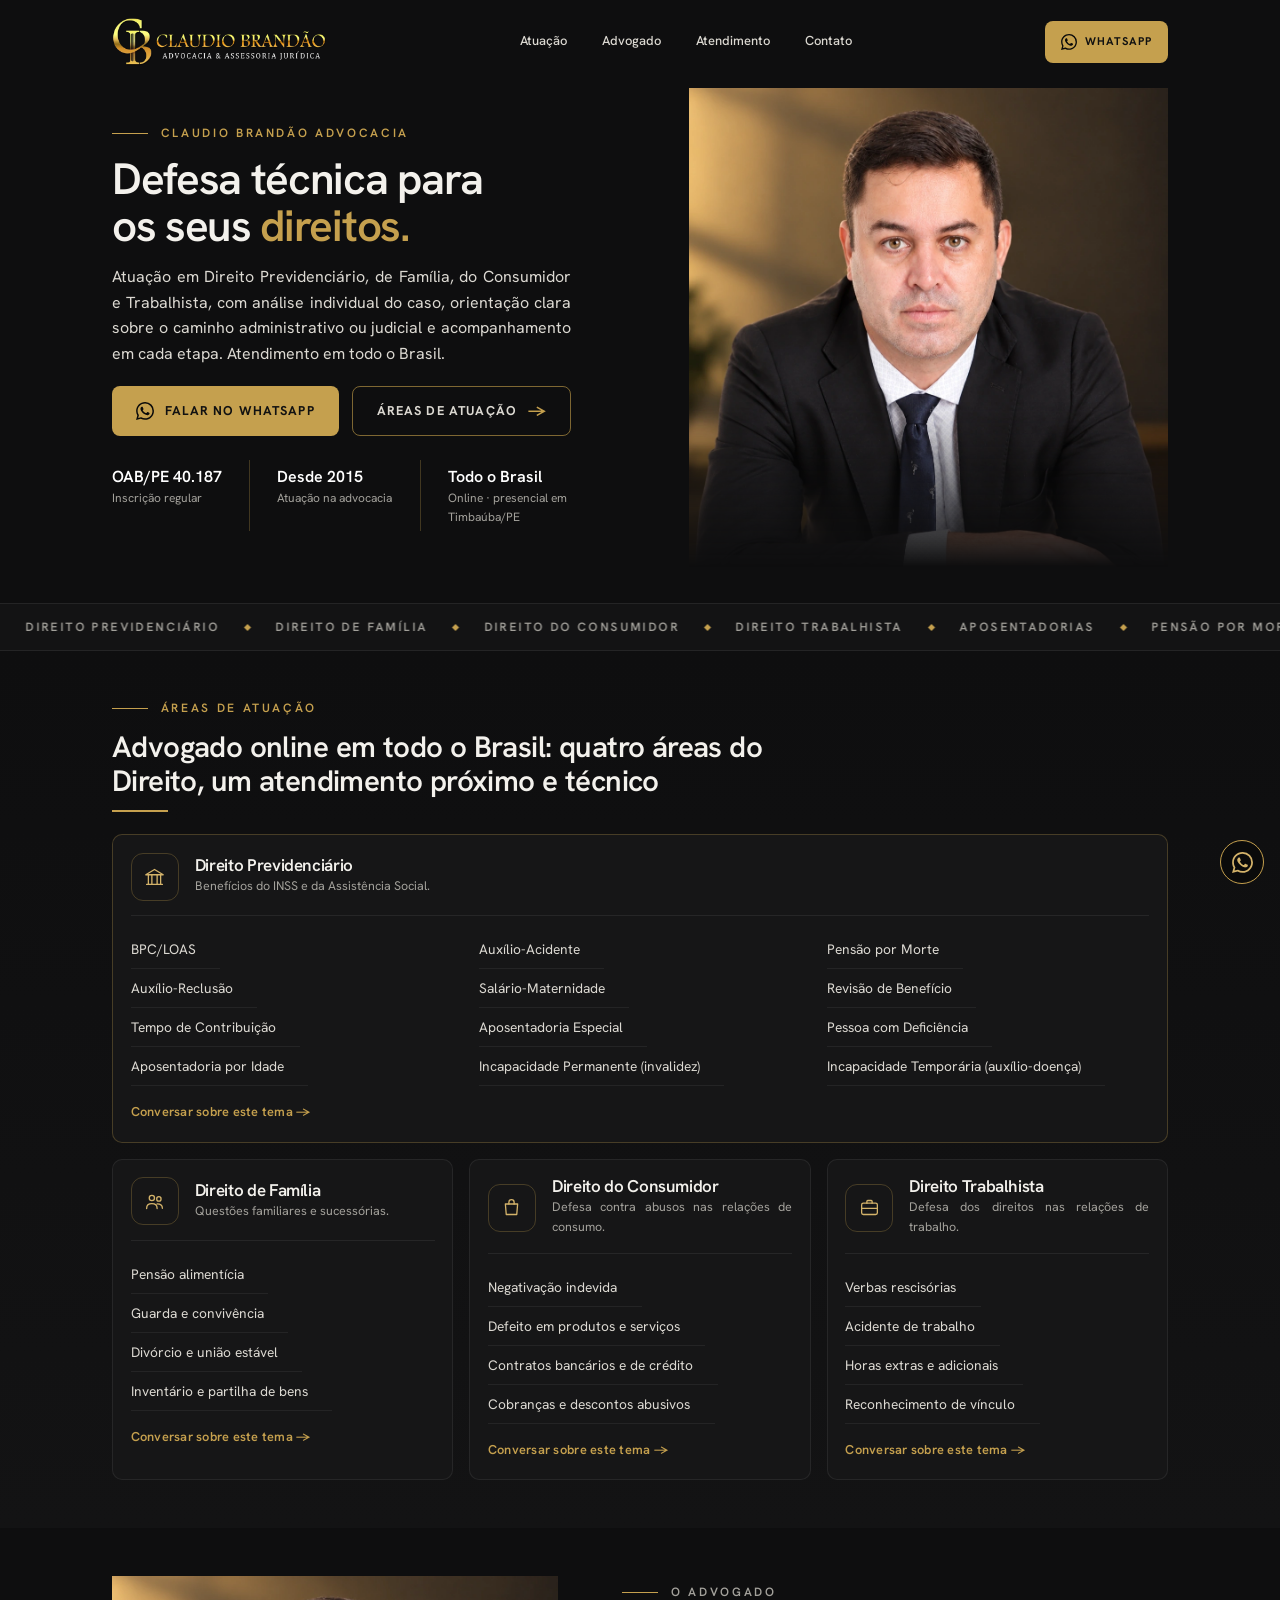
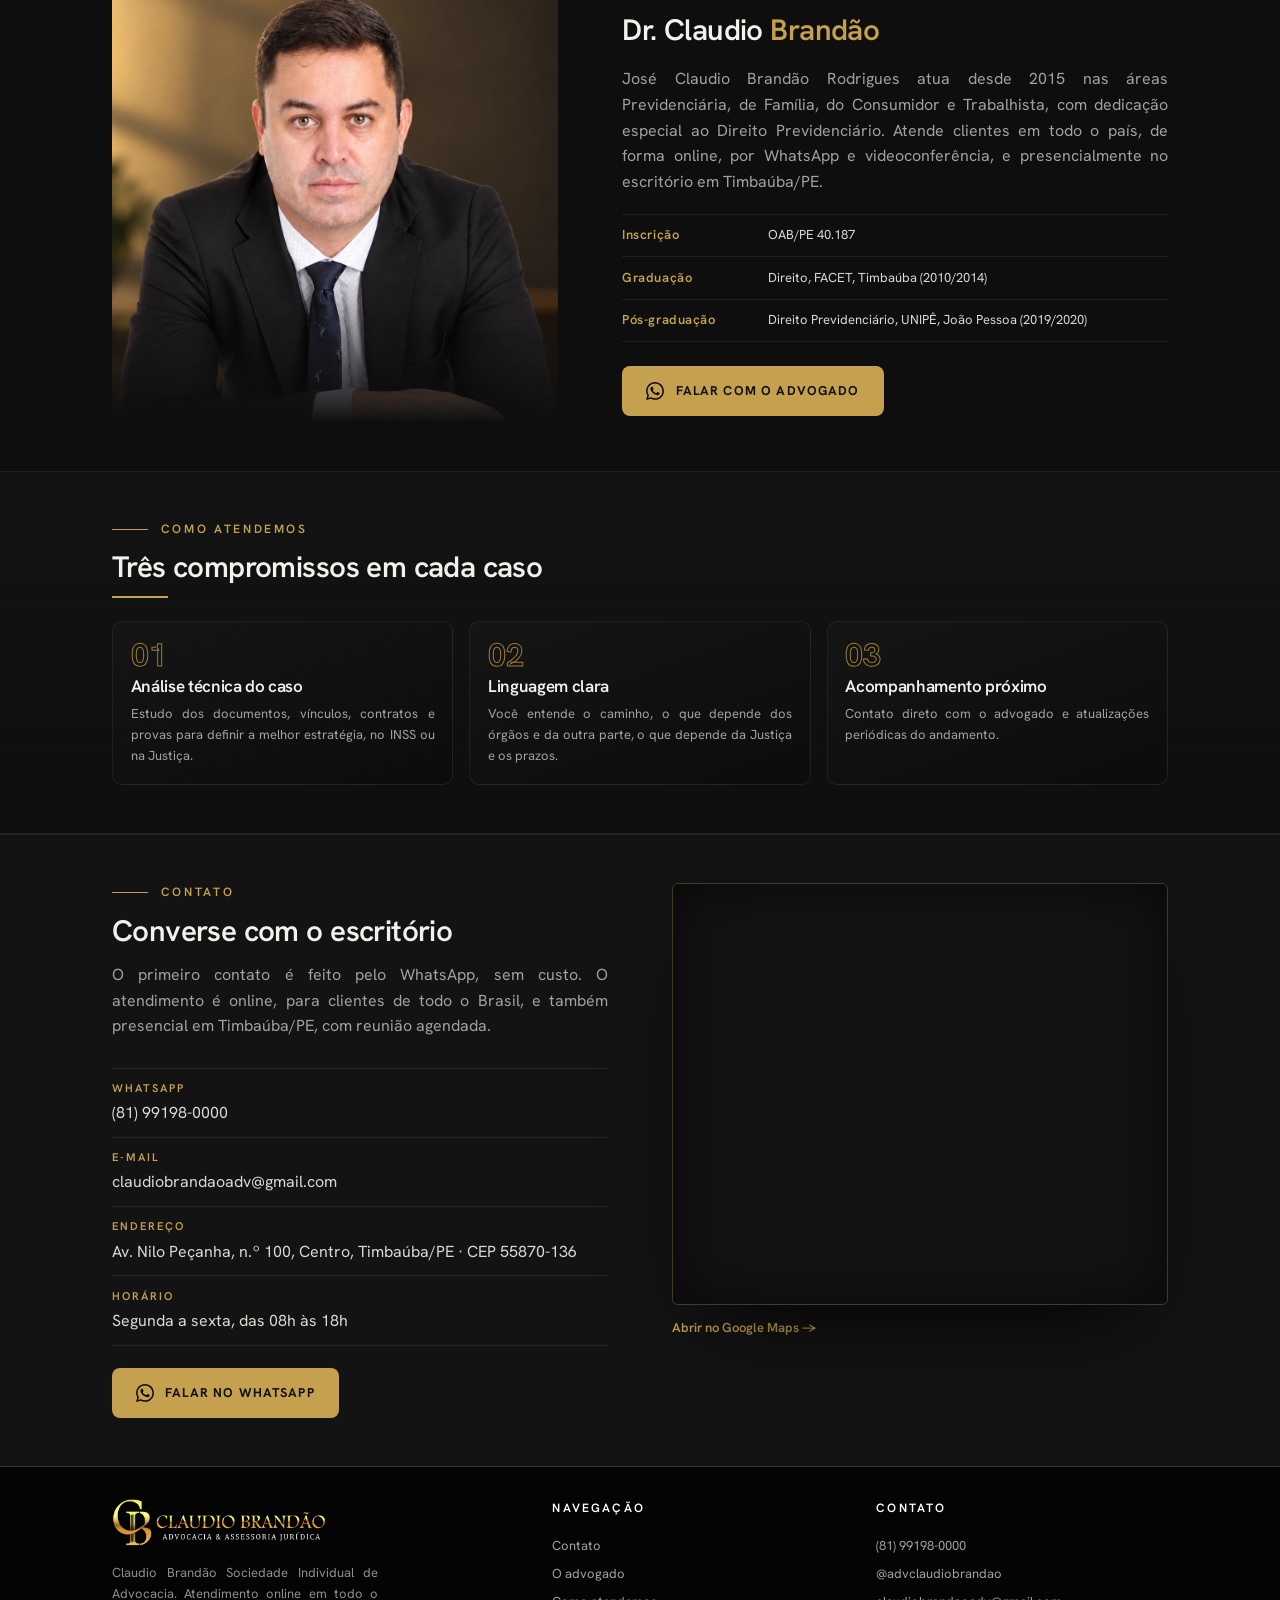
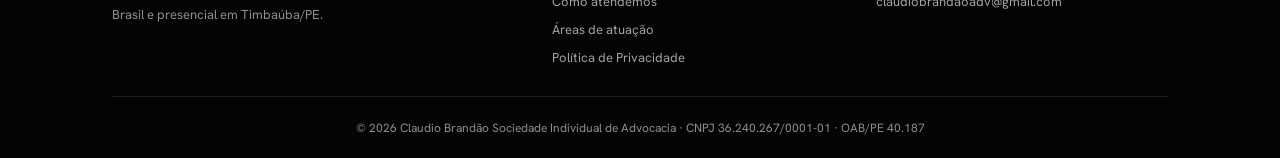
==== index.html @ ac2d6ec4 "Add files via upload" ====
<!DOCTYPE html>
<html lang="pt-BR">
<head>
<meta charset="UTF-8">
<meta name="viewport" content="width=device-width, initial-scale=1, viewport-fit=cover">
<!-- Segurança: a CSP é enviada pelo servidor (.htaccess ou _headers). Se alterar script inline, recalcule o hash lá. -->
<meta name="referrer" content="strict-origin-when-cross-origin">
<meta name="format-detection" content="telephone=no">
<meta name="description" content="Claudio Brandão Advocacia">
<meta name="robots" content="index, follow, max-image-preview:large, max-snippet:-1">
<meta name="author" content="Claudio Brandão Advocacia">
<!-- Google Search Console: se verificar por meta tag, descomente e cole o código fornecido
<meta name="google-site-verification" content="COLE_O_CODIGO_AQUI">
-->
<meta name="geo.region" content="BR-PE">
<meta name="geo.placename" content="Timbaúba">
<meta name="theme-color" content="#0e0e0f">
<title>Advogado Online em Todo o Brasil | Previdenciário, Família, Consumidor | Claudio Brandão</title>
<link rel="canonical" href="https://claudiobrandao.adv.br/">
<link rel="sitemap" type="application/xml" href="/sitemap.xml">
<link rel="icon" href="/favicon.ico" sizes="any">
<link rel="icon" type="image/png" sizes="32x32" href="assets/favicon-32.png">
<link rel="icon" type="image/png" sizes="192x192" href="assets/icon-192.png">
<link rel="apple-touch-icon" sizes="180x180" href="assets/apple-touch-icon.png">

<!-- Open Graph (WhatsApp, Facebook, LinkedIn) -->
<meta property="og:type" content="website">
<meta property="og:locale" content="pt_BR">
<meta property="og:site_name" content="Claudio Brandão Advocacia">
<meta property="og:title" content="Claudio Brandão Advocacia | Advogado online em todo o Brasil">
<meta property="og:description" content="Direito Previdenciário, de Família, do Consumidor e Trabalhista. Atendimento online em todo o Brasil e presencial em Timbaúba/PE.">
<meta property="og:url" content="https://claudiobrandao.adv.br/">
<meta property="og:image" content="https://claudiobrandao.adv.br/assets/og-image.jpg">
<meta property="og:image:width" content="1200">
<meta property="og:image:height" content="630">
<meta property="og:image:alt" content="Claudio Brandão Advocacia, advogado online em todo o Brasil">
<meta name="twitter:card" content="summary_large_image">
<meta name="twitter:title" content="Claudio Brandão Advocacia | Advogado online em todo o Brasil">
<meta name="twitter:description" content="Direito Previdenciário, de Família, do Consumidor e Trabalhista. Atendimento online em todo o Brasil e presencial em Timbaúba/PE.">
<meta name="twitter:image" content="https://claudiobrandao.adv.br/assets/og-image.jpg">

<!-- Dados estruturados -->
<script type="application/ld+json">
{
  "@context": "https://schema.org",
  "@graph": [
    {
      "@type": ["LegalService", "LocalBusiness"],
      "@id": "https://claudiobrandao.adv.br/#escritorio",
      "name": "Claudio Brandão Advocacia",
      "legalName": "Claudio Brandão Sociedade Individual de Advocacia",
      "url": "https://claudiobrandao.adv.br/",
      "image": "https://claudiobrandao.adv.br/assets/og-image.jpg",
      "logo": "https://claudiobrandao.adv.br/assets/logo01.png",
      "description": "Advocacia com atendimento online em todo o Brasil e presencial em Timbaúba/PE, atuando em Direito Previdenciário, de Família, do Consumidor e Trabalhista.",
      "telephone": "+55-81-99198-0000",
      "email": "claudiobrandaoadv@gmail.com",
      "address": {
        "@type": "PostalAddress",
        "streetAddress": "Av. Nilo Peçanha, 100, Centro",
        "addressLocality": "Timbaúba",
        "addressRegion": "PE",
        "postalCode": "55870-136",
        "addressCountry": "BR"
      },
      "openingHoursSpecification": {
        "@type": "OpeningHoursSpecification",
        "dayOfWeek": ["Monday", "Tuesday", "Wednesday", "Thursday", "Friday"],
        "opens": "08:00",
        "closes": "18:00"
      },
      "areaServed": [
        {"@type": "City", "name": "Timbaúba"},
        {"@type": "AdministrativeArea", "name": "Pernambuco"},
        {"@type": "Country", "name": "Brasil"}
      ],
      "knowsAbout": ["Direito Previdenciário", "Direito de Família", "Direito do Consumidor", "Direito Trabalhista", "BPC/LOAS", "Aposentadoria", "Pensão por morte"],
      "founder": {"@id": "https://claudiobrandao.adv.br/#advogado"},
      "hasMap": "https://www.google.com/maps/search/?api=1&query=Av.+Nilo+Pe%C3%A7anha%2C+100%2C+Timba%C3%BAba%2C+PE",
      "sameAs": ["https://instagram.com/advclaudiobrandao"]
    },
    {
      "@type": "Person",
      "@id": "https://claudiobrandao.adv.br/#advogado",
      "name": "José Claudio Brandão Rodrigues",
      "alternateName": "Dr. Claudio Brandão",
      "jobTitle": "Advogado",
      "identifier": "OAB/PE 40.187",
      "worksFor": {"@id": "https://claudiobrandao.adv.br/#escritorio"},
      "alumniOf": [
        {"@type": "CollegeOrUniversity", "name": "FACET, Timbaúba"},
        {"@type": "CollegeOrUniversity", "name": "UNIPÊ, João Pessoa"}
      ],
      "knowsAbout": ["Direito Previdenciário", "Direito de Família", "Direito do Consumidor", "Direito Trabalhista"]
    },
    {
      "@type": "WebSite",
      "@id": "https://claudiobrandao.adv.br/#site",
      "url": "https://claudiobrandao.adv.br/",
      "name": "Claudio Brandão Advocacia",
      "inLanguage": "pt-BR",
      "publisher": {"@id": "https://claudiobrandao.adv.br/#escritorio"}
    }
  ]
}
</script>
<link rel="preload" as="image" href="assets/foto-claudio.webp" fetchpriority="high">
<link rel="preconnect" href="https://fonts.googleapis.com">
<link rel="preconnect" href="https://fonts.gstatic.com" crossorigin>
<link href="https://fonts.googleapis.com/css2?family=Hanken+Grotesk:wght@400;500;600;700&family=Cormorant+Garamond:wght@500;600&display=swap" rel="stylesheet" media="print" onload="this.media='all'">
<noscript><link href="https://fonts.googleapis.com/css2?family=Hanken+Grotesk:wght@400;500;600;700&family=Cormorant+Garamond:wght@500;600&display=swap" rel="stylesheet"><style>.rv{opacity:1!important;transform:none!important}</style></noscript>
<script>
/* Imagens: tenta caminhos alternativos (sem repetir o atual); se nenhum funcionar, mostra um substituto discreto */
(()=>{
const P=['assets/','','imagens/','images/','img/','../assets/','../'];
addEventListener('error',e=>{
  const im=e.target;
  if(!im||im.tagName!=='IMG'||!im.getAttribute('src'))return;
  const d=im.dataset,cur=im.getAttribute('src'),n=d.n||cur.split('/').pop();
  d.n=n;let i=+(d.i||0);
  while(i<P.length&&P[i]+n===cur)i++;
  if(i<P.length){d.i=i+1;im.src=P[i]+n;return}
  if(im.classList.contains('logo')){const t=document.createElement('span');t.className='logo-fb';t.textContent=im.alt;im.replaceWith(t)}
  else{im.hidden=true}
},true);
})();
</script>
<style>
:root{
  --bg:#070707;--bg2:#0d0d0d;--card:#111;
  --line:rgba(255,255,255,.09);--line-g:rgba(201,162,74,.35);
  --txt:#fff;--soft:#e4e3df;--mut:#b4b4b4;
  --gold:#c9a24a;--gold-l:#e8c76f;--gold-d:#8f6f22;
  --gold-grad:linear-gradient(135deg,#ecd08a 0%,#c9a24a 48%,#a07c2a 100%);
  --font:'Hanken Grotesk',system-ui,sans-serif;--serif:'Cormorant Garamond',Georgia,serif;
  --h1:clamp(2.3rem,4.8vw,3.6rem);--h2:clamp(1.7rem,3vw,2.35rem);--h3:1.0625rem;--body:.9375rem;--sm:.8125rem;
  --sec:clamp(4rem,8vw,6.5rem);--ease:cubic-bezier(.22,.8,.24,1)
}
*{box-sizing:border-box}
html{scroll-behavior:smooth;overflow-x:hidden}
body{margin:0;background:var(--bg);color:var(--txt);font:400 var(--body)/1.75 var(--font);-webkit-font-smoothing:antialiased}
img{max-width:100%;display:block}a{color:inherit;text-decoration:none}p{margin:0 0 1rem}
::selection{background:var(--gold);color:#000}
.wrap{max-width:1120px;margin:auto;padding-inline:clamp(1.25rem,4vw,2rem);position:relative}
h1,h2,h3{margin:0;font-weight:600;letter-spacing:-.02em;line-height:1.15}
h1{font-size:var(--h1);letter-spacing:-.03em;line-height:1.08}
h2{font-size:var(--h2)}h3{font-size:var(--h3)}
section{padding-block:var(--sec);position:relative}
.gold{background:var(--gold-grad);-webkit-background-clip:text;background-clip:text;color:transparent}

/* grain + progress */
body::after{content:'';position:fixed;inset:0;z-index:100;pointer-events:none;opacity:.055;mix-blend-mode:overlay;background-image:url("data:image/svg+xml,%3Csvg xmlns='http://www.w3.org/2000/svg' width='160' height='160'%3E%3Cfilter id='n'%3E%3CfeTurbulence type='fractalNoise' baseFrequency='.9' numOctaves='2' stitchTiles='stitch'/%3E%3C/filter%3E%3Crect width='100%25' height='100%25' filter='url(%23n)'/%3E%3C/svg%3E")}
#bar{position:fixed;top:0;left:0;height:2px;width:100%;z-index:70;background:var(--gold-grad);transform:scaleX(0);transform-origin:0 50%}

/* typography helpers */
.eyebrow{display:flex;align-items:center;gap:.8rem;color:var(--gold);font-size:.75rem;font-weight:600;letter-spacing:.22em;text-transform:uppercase;margin-bottom:1rem}
.eyebrow::before{content:'';width:36px;height:1px;background:var(--gold)}
.sub{color:var(--mut);max-width:58ch;margin-top:1rem}
.head{max-width:680px;margin-bottom:3rem}
.head h2::after{content:'';display:block;width:56px;height:2px;margin-top:1.3rem;background:var(--gold-grad)}

/* buttons */
.btn{position:relative;overflow:hidden;display:inline-flex;align-items:center;justify-content:center;gap:.65rem;height:52px;padding:0 1.8rem;border-radius:3px;font:600 var(--body)/1 var(--font);letter-spacing:.02em;border:1px solid var(--gold);transition:transform .3s var(--ease),box-shadow .3s,background .3s,color .3s;white-space:nowrap;isolation:isolate}
.btn svg{width:19px;height:19px;fill:currentColor;flex:none}
.btn.p{background:var(--gold-grad);color:#0a0a0a;border-color:transparent;box-shadow:none}
.btn.p:hover{transform:translateY(-3px)}
.btn.o{background:transparent;color:#fff;border-color:rgba(255,255,255,.28)}
.btn.o:hover{border-color:var(--gold);color:var(--gold-l);background:rgba(201,162,74,.08);transform:translateY(-3px)}

/* header */
header{position:fixed;inset:0 0 auto;z-index:60;padding-block:1.1rem;transition:padding .35s,background .35s,border-color .35s;border-bottom:1px solid transparent}
header.s{background:rgba(7,7,7,.82);backdrop-filter:blur(14px) saturate(1.3);-webkit-backdrop-filter:blur(14px) saturate(1.3);padding-block:.5rem;border-color:var(--line)}
header .wrap{display:flex;align-items:center;justify-content:space-between;gap:1.5rem}
header img{height:48px;width:auto;transition:height .35s}header.s img{height:42px}
nav{display:flex;gap:2.2rem;font-size:var(--sm);font-weight:500;color:var(--soft)}
nav a{position:relative;padding:.3rem 0;transition:color .25s}
nav a::after{content:'';position:absolute;left:0;bottom:0;height:1px;width:100%;background:var(--gold);transform:scaleX(0);transform-origin:0 50%;transition:transform .35s var(--ease)}
nav a:hover{color:var(--gold-l)}nav a:hover::after{transform:scaleX(1)}
header .btn{height:40px;font-size:var(--sm);padding:0 1.15rem}
@media(max-width:860px){nav{display:none}}

/* hero */
.hero{min-height:100svh;display:flex;align-items:center;padding-top:7rem;padding-bottom:5rem;overflow:hidden;background:
  radial-gradient(900px circle at 82% 30%,rgba(201,162,74,.16),transparent 62%),
  radial-gradient(600px circle at 5% 100%,rgba(201,162,74,.07),transparent 60%),var(--bg)}
.hero .wrap{z-index:1;width:100%}
.hero .grid{display:grid;grid-template-columns:1.05fr .95fr;gap:clamp(1rem,4vw,3rem);align-items:center}
@media(max-width:860px){.hero .grid{grid-template-columns:1fr}.hero{padding-top:6.5rem}}
.hero .sub{font-size:1.0625rem;margin:1.4rem 0 2.1rem;color:var(--soft);opacity:.85}
.ctas{display:flex;flex-wrap:wrap;gap:.8rem}
.facts{display:grid;grid-template-columns:repeat(3,auto);justify-content:start;margin-top:3rem}
.facts>div{padding:.2rem 1.7rem;border-left:1px solid var(--line-g);display:flex;flex-direction:column}
.facts>div:first-child{padding-left:0;border-left:0}
.facts b{font-size:1rem;font-weight:600;color:#fff}.facts span{font-size:.75rem;color:var(--mut)}
@media(max-width:560px){.facts{grid-template-columns:1fr;gap:.9rem}.facts>div{padding:0;border:0}}

/* esfumado: fotos sem moldura */
.photo,.pic{position:relative;isolation:isolate}
.photo{aspect-ratio:4/5;width:112%;margin-right:-12%}
.pic{aspect-ratio:1/1.12;width:112%;margin-left:-12%}
@media(max-width:860px){.photo{width:100%;margin:0 auto;max-width:460px}.pic{width:100%;margin:0 auto;max-width:460px}}
.photo::before,.pic::before{content:'';position:absolute;inset:8% 4% 4%;z-index:-1;border-radius:50%;background:radial-gradient(closest-side,rgba(201,162,74,.34),rgba(201,162,74,.08) 60%,transparent 78%);filter:blur(34px)}
.photo img,.pic img{width:100%;height:100%;object-fit:cover;object-position:center top;will-change:transform;
  -webkit-mask-image:linear-gradient(to bottom,#000 0,#000 58%,transparent 98%),radial-gradient(ellipse 66% 62% at 50% 40%,#000 52%,rgba(0,0,0,.55) 74%,transparent 100%);
  -webkit-mask-composite:source-in;
  mask-image:linear-gradient(to bottom,#000 0,#000 58%,transparent 98%),radial-gradient(ellipse 66% 62% at 50% 40%,#000 52%,rgba(0,0,0,.55) 74%,transparent 100%);
  mask-composite:intersect}



/* ticker */
.ticker{padding:0;border-block:1px solid var(--line);background:linear-gradient(90deg,var(--bg),#0f0d08 50%,var(--bg));overflow:hidden}
.ticker .track{display:flex;width:max-content}
.ticker span{display:flex;align-items:center;gap:1.6rem;padding:1.15rem 0 1.15rem 1.6rem;font-size:.75rem;font-weight:600;letter-spacing:.2em;text-transform:uppercase;color:var(--mut);white-space:nowrap}
.ticker span::after{content:'';width:5px;height:5px;transform:rotate(45deg);background:var(--gold)}

/* areas */
#atuacao{background:linear-gradient(180deg,var(--bg),var(--bg2))}
.areas{display:grid;grid-template-columns:repeat(3,1fr);gap:1px;background:var(--line);border:1px solid var(--line);border-radius:6px;overflow:hidden}
@media(max-width:860px){.areas{grid-template-columns:1fr 1fr}}@media(max-width:540px){.areas{grid-template-columns:1fr}}
.area{position:relative;display:block;padding:1.9rem 1.6rem;background:var(--card);overflow:hidden;transition:background .4s}
.area::after{content:'';position:absolute;left:0;bottom:0;height:2px;width:100%;background:var(--gold-grad);transform:scaleX(0);transform-origin:0 50%;transition:transform .5s var(--ease)}
.area:hover::after{transform:scaleX(1)}
.area>*{position:relative;z-index:1}
.ic{width:44px;height:44px;margin-bottom:1.2rem;display:grid;place-items:center;border:1px solid var(--line-g);border-radius:50%;color:var(--gold-l);transition:transform .45s var(--ease),background .3s,color .3s}
.ic svg{width:21px;height:21px;fill:none;stroke:currentColor;stroke-width:1.5;stroke-linecap:round;stroke-linejoin:round}
.area:hover .ic{background:var(--gold);color:#0a0a0a;transform:translateY(-3px) rotate(-6deg)}
.area h3{font-size:1.0625rem;margin-bottom:.3rem;display:flex;justify-content:space-between;gap:.5rem}
.area h3::after{content:'→';color:var(--gold);transition:transform .3s var(--ease)}
.area:hover h3::after{transform:translateX(5px)}
.area p{margin:0;color:var(--mut);font-size:var(--sm)}

/* advogado */
#advogado{background:radial-gradient(800px circle at 10% 50%,rgba(201,162,74,.09),transparent 60%),var(--bg);overflow:hidden}
.about{display:grid;grid-template-columns:.9fr 1.1fr;gap:clamp(2rem,5vw,4rem);align-items:center}
@media(max-width:860px){.about{grid-template-columns:1fr}}
.about p{color:var(--mut)}
.about h2{font-size:clamp(2rem,3.6vw,2.8rem)}
.creds{margin:1.8rem 0 2.1rem;border-top:1px solid var(--line)}
.creds div{display:grid;grid-template-columns:130px 1fr;gap:1rem;padding:.9rem 0;border-bottom:1px solid var(--line);font-size:var(--sm)}
.creds b{color:var(--gold);font-weight:600;letter-spacing:.04em}.creds span{color:var(--soft)}
@media(max-width:520px){.creds div{grid-template-columns:1fr;gap:0}}

/* método */
#metodo{background:linear-gradient(180deg,var(--bg2),var(--bg));border-block:1px solid var(--line)}
.steps{display:grid;grid-template-columns:repeat(3,1fr);gap:clamp(1.5rem,3vw,3rem)}
@media(max-width:800px){.steps{grid-template-columns:1fr}}
.step{position:relative;padding:2.2rem 0 0;border-top:1px solid var(--line)}
.step::before{content:'';position:absolute;top:-1px;left:0;width:48px;height:2px;background:var(--gold-grad);transition:width .6s var(--ease)}
.step:hover::before{width:100%}
.num{font:700 3.6rem/1 var(--font);font-variant-numeric:lining-nums;color:transparent;-webkit-text-stroke:1px var(--gold-d);margin-bottom:1rem;transition:-webkit-text-stroke-color .3s}
.step:hover .num{-webkit-text-stroke-color:var(--gold-l)}
.step h3{margin-bottom:.5rem}.step p{margin:0;color:var(--mut);font-size:var(--sm)}

/* relatos */
.tg{display:grid;grid-template-columns:repeat(3,1fr);gap:1.25rem}
@media(max-width:860px){.tg{grid-template-columns:1fr}}
.q{position:relative;overflow:hidden;padding:2rem 1.7rem 1.6rem;background:linear-gradient(160deg,#151515,#0d0d0d);border-radius:6px;border:1px solid var(--line);display:flex;flex-direction:column;gap:1.2rem;transition:transform .45s var(--ease),border-color .35s,box-shadow .45s}
.q:hover{transform:translateY(-6px);border-color:var(--line-g);box-shadow:0 30px 60px -30px rgba(201,162,74,.35)}
.q::before{content:'“';position:absolute;top:.4rem;right:1.2rem;font:600 6rem/1 var(--serif);color:rgba(201,162,74,.18)}
.q p{margin:0;color:var(--soft);position:relative}
.q footer{margin-top:auto;padding-top:1rem;border-top:1px solid var(--line);font-size:var(--sm);color:var(--mut)}.q b{display:block;color:#fff}
.note{margin-top:1.5rem;font-size:.75rem;color:#8a8a8a}

/* contato */
#contato{background:radial-gradient(700px circle at 90% 0,rgba(201,162,74,.10),transparent 60%),var(--bg2);border-top:1px solid var(--line)}
.contact{display:grid;grid-template-columns:1fr 1fr;gap:clamp(2rem,5vw,4rem);align-items:start}
@media(max-width:800px){.contact{grid-template-columns:1fr}}
.contact h2{margin-bottom:.4rem}
.ci{padding:1rem 0;border-top:1px solid var(--line);color:var(--soft)}.ci:last-of-type{border-bottom:1px solid var(--line)}
.ci b{display:block;color:var(--gold);font-size:.7rem;font-weight:600;letter-spacing:.18em;text-transform:uppercase;margin-bottom:.15rem}
.ci a{transition:color .25s}.ci a:hover{color:var(--gold-l)}
.contact .btn{margin-top:1.8rem}
.map{position:relative;border-radius:6px;overflow:hidden;border:1px solid var(--line-g);aspect-ratio:4/3.4;box-shadow:0 40px 80px -40px #000}
.map iframe{width:100%;height:100%;border:0;filter:grayscale(1) invert(.92) contrast(.9) brightness(.9) sepia(.25)}
.map::after{content:'';position:absolute;inset:0;pointer-events:none;box-shadow:inset 0 0 60px rgba(0,0,0,.6)}

/* footer */
footer.f{background:#040404;border-top:1px solid var(--line-g);padding:3.5rem 0 1.5rem;font-size:.8125rem;color:#8d8d94}
.fgrid{display:grid;grid-template-columns:1.4fr 1fr 1fr;gap:2.5rem;padding-bottom:2.2rem;border-bottom:1px solid #1c1c1c}
@media(max-width:760px){.fgrid{grid-template-columns:1fr;gap:1.75rem}}
.fgrid img{height:58px;width:auto;margin-bottom:1rem}.fgrid p{max-width:38ch;margin:0;line-height:1.6}
.fgrid h4{margin:0 0 .9rem;color:#fff;font-size:.75rem;font-weight:600;letter-spacing:.18em;text-transform:uppercase}
.fgrid a{display:block;padding:.22rem 0;color:#a0a0a6;transition:color .25s,transform .25s}.fgrid a:hover{color:var(--gold-l);transform:translateX(3px)}
.legal{display:flex;justify-content:space-between;flex-wrap:wrap;gap:1rem;padding-top:1.4rem;font-size:.75rem}.legal p{margin:0;max-width:60ch}

/* whatsapp flutuante */
.wf{position:fixed;right:1.2rem;bottom:1.2rem;z-index:55;width:56px;height:56px;border-radius:50%;background:var(--gold-grad);color:#0a0a0a;display:grid;place-items:center;box-shadow:none;transition:transform .3s var(--ease)}
.wf:hover{transform:scale(1.08)}
.wf svg{width:27px;height:27px;fill:currentColor}

/* reveal */
.rv{opacity:0;transform:translateY(28px);filter:blur(6px);transition:opacity .9s var(--ease),transform .9s var(--ease),filter .9s var(--ease);transition-delay:var(--d,0s)}
.rv.in{opacity:1;transform:none;filter:none}
.skip{position:fixed;left:1rem;top:0;z-index:100;transform:translateY(-120%);padding:.75rem 1.1rem;background:#c9a24a;color:#0a0a0a;font:700 .9rem system-ui,sans-serif;border-radius:0 0 8px 8px;text-decoration:none;transition:transform .2s}.skip:focus{transform:translateY(env(safe-area-inset-top,0px))}
main:focus{outline:none}
.btn:focus-visible,.wf:focus-visible,.menu-btn:focus-visible,.area li a:focus-visible{outline:2px solid var(--gold-l);outline-offset:3px}
a:focus-visible{outline:2px solid var(--gold);outline-offset:3px}
/* ===== compactação + texto justificado ===== */
:root{--sec:clamp(2.6rem,5vw,4rem);--h1:clamp(2.1rem,4.2vw,3.1rem);--h2:clamp(1.55rem,2.6vw,2rem)}
p,.ci,.creds span,.q p,.step p{text-align:justify;hyphens:manual;-webkit-hyphens:manual}
@media(max-width:600px){p,.ci,.creds span,.q p,.step p{text-align:left;hyphens:manual;-webkit-hyphens:manual}}
.btn{height:48px}
.head{margin-bottom:1.8rem}.head h2::after{margin-top:.9rem}
.hero{min-height:auto;padding-top:6rem;padding-bottom:3rem}
.hero .sub{margin:1rem 0 1.5rem}.facts{margin-top:2rem}
.photo{aspect-ratio:5/5.6;width:104%;margin-right:-4%}
.pic{aspect-ratio:1/1;width:104%;margin-left:-4%}
@media(max-width:860px){.photo,.pic{width:100%;margin:0 auto;max-width:400px}}
.ticker span{padding:.85rem 0 .85rem 1.6rem}
.about h2{font-size:clamp(1.8rem,3vw,2.4rem)}
.creds{margin:1.2rem 0 1.5rem}.creds div{padding:.65rem 0}
.num{font-size:2.6rem;margin-bottom:.6rem}.step{padding-top:1.4rem}
.q{padding:1.5rem 1.4rem 1.2rem;gap:.9rem}.q::before{font-size:4.5rem}
.note{margin-top:1rem}
.ci{padding:.7rem 0}.contact .btn{margin-top:1.4rem}
footer.f{padding:2.4rem 0 1.2rem}.fgrid{padding-bottom:1.5rem;gap:2rem}.fgrid img{height:48px}

/* ===== cards de áreas: 4 áreas do Direito ===== */
.areas{grid-template-columns:repeat(3,1fr);gap:.9rem;background:none;border:0;border-radius:0;overflow:visible}
@media(max-width:860px){.areas{grid-template-columns:1fr}}
.area{display:block;padding:1.4rem 1.4rem 1.2rem;border:1px solid var(--line);border-radius:10px;background:linear-gradient(160deg,#151515,#0c0c0c);transition:border-color .35s,box-shadow .4s}
.area.main{grid-column:1/-1;padding:1.6rem 1.6rem 1.3rem;border-color:var(--line-g);background:radial-gradient(600px circle at 0 0,rgba(201,162,74,.13),transparent 60%),linear-gradient(160deg,#171612,#0c0c0c)}
.area::after{left:0;top:0;bottom:auto;height:2px;width:100%;transform:scaleX(0);transform-origin:0 50%}
.area:hover{border-color:var(--line-g);box-shadow:0 24px 50px -30px rgba(201,162,74,.5)}
.area:hover::after{transform:scaleX(1)}
.ah{display:flex;align-items:center;gap:1rem;margin-bottom:.9rem;padding-bottom:.9rem;border-bottom:1px solid var(--line)}
.area .ic{flex:none;width:48px;height:48px;margin:0;border-radius:12px;background:rgba(201,162,74,.08)}
.area:hover .ic{transform:none;background:var(--gold);color:#0a0a0a}
.ah h3{display:block;font-size:1.15rem;margin:0}.ah h3::after{content:none}
.ah p{margin:.1rem 0 0;font-size:.78rem;line-height:1.5;color:var(--mut)}
.area ul{list-style:none;margin:0;padding:0;display:grid}
.area.main ul{grid-template-columns:repeat(3,1fr);column-gap:1.6rem}
@media(max-width:860px){.area.main ul{grid-template-columns:1fr 1fr}}@media(max-width:540px){.area.main ul{grid-template-columns:1fr}}
.area li{width:fit-content;max-width:100%}
.area li a{white-space:nowrap;gap:1.4rem}
@media(max-width:480px){.area li a{white-space:normal}}
.area li a{display:flex;justify-content:space-between;align-items:baseline;gap:.6rem;padding:.5rem 0;border-bottom:1px solid rgba(255,255,255,.06);font-size:.86rem;color:var(--soft);transition:color .25s,padding .3s var(--ease)}
.area li a::after{content:'→';flex:none;color:var(--gold);opacity:0;transform:translateX(-6px);transition:.3s var(--ease)}
.area li a:hover{color:var(--gold-l);padding-left:.4rem}.area li a:hover::after{opacity:1;transform:none}
.area .more{display:inline-flex;margin-top:1rem;font-size:.8rem;font-weight:600;color:var(--gold);letter-spacing:.02em;transition:color .25s,transform .3s var(--ease)}
.area .more:hover{color:var(--gold-l);transform:translateX(4px)}

/* ===== rodapé: linha única centralizada ===== */
.legal{justify-content:center}
.legal p{max-width:none;text-align:center;white-space:nowrap;hyphens:none;-webkit-hyphens:none}
@media(max-width:760px){.legal p{white-space:normal}}

/* ===== botões ===== */
.btn{border-radius:8px;height:50px;padding:0 1.6rem;gap:.7rem;font-size:.8rem;font-weight:700;letter-spacing:.09em;text-transform:uppercase}
.btn.p{border:0;box-shadow:none}
.btn.p svg{width:18px;height:18px;padding:0;border-radius:0;background:none;color:#0a0a0a;transition:transform .35s var(--ease)}
.btn.p:hover svg{transform:scale(1.15)}
.btn.o{border-color:rgba(201,162,74,.6);color:var(--soft)}
.btn.o::after{content:'→';font-size:1rem;letter-spacing:0;color:var(--gold);transition:transform .3s var(--ease)}
.btn.o:hover::after{transform:translateX(4px)}
header .btn.p{height:38px;padding:0 1rem;font-size:.7rem;gap:.5rem}
header .btn.p svg{width:16px;height:16px}
@media(max-width:420px){.ctas .btn{width:100%}}

/* WhatsApp flutuante: menor e discreto */
.wf{right:1rem;bottom:1rem;width:44px;height:44px;background:#0a0a0a;border:1px solid var(--gold);color:var(--gold-l);box-shadow:none;transition:transform .3s var(--ease),background .3s,color .3s}
.wf svg{width:21px;height:21px}
.wf:hover{transform:scale(1.08);background:var(--gold);color:#0a0a0a}

@media(prefers-reduced-motion:reduce){*,*::before,*::after{animation:none!important;transition:none!important}.rv{opacity:1;transform:none;filter:none}html{scroll-behavior:auto}}

/* ===== DESIGN E EXPERIÊNCIA ===== */
:root{
  --sp:1rem;--gap:clamp(1rem,2vw,1.25rem);--r:10px;--pad-card:1.5rem;--btn-h:50px;
  --sec:clamp(3rem,6vw,4.5rem);
  --h1:clamp(2rem,5.4vw,3.1rem);--h2:clamp(1.5rem,3.2vw,2rem);--h3:1.125rem;--body:1rem
}
html{-webkit-text-size-adjust:100%;scroll-padding-top:72px}
body{line-height:1.7;-webkit-tap-highlight-color:transparent}
button:focus-visible{outline:2px solid var(--gold);outline-offset:3px}

/* --- menos movimento --- */
.photo::before,.pic::before{opacity:.85}
.btn.p:hover,.btn.o:hover{transform:none}
.ticker{overflow-x:auto;scrollbar-width:none;-webkit-overflow-scrolling:touch}
.ticker::-webkit-scrollbar{display:none}
.rv{transform:translateY(14px);filter:none;transition:opacity .5s var(--ease),transform .5s var(--ease);transition-delay:calc(var(--d,0s) * .5)}
.q:hover{transform:none}
@media(max-width:860px){body::after{display:none}}

/* --- títulos e espaçamentos padronizados --- */
.head{margin-bottom:2rem}
.about h2{font-size:var(--h2)}
.eyebrow{margin-bottom:.9rem}
.sub{margin-top:.9rem}
.areas,.tg,.steps{gap:var(--gap)}

/* --- cartões padronizados (áreas, etapas, relatos) --- */
.area,.area.main,.q,.step{padding:var(--pad-card);border:1px solid var(--line);border-radius:var(--r);background:linear-gradient(160deg,#151515,#0c0c0c)}
.area.main{border-color:var(--line-g);background:radial-gradient(600px circle at 0 0,rgba(201,162,74,.13),transparent 60%),linear-gradient(160deg,#171612,#0c0c0c)}
.q{gap:1rem}
.step{border-top:1px solid var(--line)}
.step::before{content:none}
.num{font-size:2.4rem;margin-bottom:.5rem}
.q footer,.step p,.area p{line-height:1.6}

/* --- botões padronizados --- */
.btn{height:var(--btn-h);min-height:48px;padding:0 1.5rem;border-radius:8px}
header .btn.p{height:42px;min-height:0;padding:0 1rem}

/* --- fotografias --- */
.photo{aspect-ratio:4/5;width:100%;max-width:500px;margin:0 0 0 auto}
.pic{aspect-ratio:1/1.08;width:100%;max-width:480px;margin:0 auto 0 0}
.photo img,.pic img{object-position:center 12%;will-change:auto;transform:none}

/* --- menu móvel --- */
.menu-btn{display:none;flex:none;width:44px;height:44px;padding:0;align-items:center;justify-content:center;border:1px solid var(--line-g);border-radius:8px;background:transparent;color:var(--gold-l);cursor:pointer}
.menu-btn i{position:relative;display:block;width:18px;height:2px;border-radius:2px;background:currentColor}
.menu-btn i::before,.menu-btn i::after{content:'';position:absolute;left:0;width:18px;height:2px;border-radius:2px;background:currentColor;transition:transform .25s var(--ease)}
.menu-btn i::before{top:-6px}.menu-btn i::after{top:6px}
header.o .menu-btn i{background:transparent}
header.o .menu-btn i::before{transform:translateY(6px) rotate(45deg)}
header.o .menu-btn i::after{transform:translateY(-6px) rotate(-45deg)}
.mnav{display:none}

@media(max-width:860px){
  header .wrap{gap:.6rem}
  header .wrap>a:first-child{margin-right:auto}
  header .btn.p{height:44px}
  .menu-btn{display:inline-flex}
  header.o{background:rgba(7,7,7,.98);border-color:var(--line)}
  header.o .mnav{display:block}
  .mnav{position:absolute;top:100%;left:0;right:0;padding:.25rem clamp(1.25rem,4vw,2rem) 1.25rem;background:rgba(7,7,7,.98);border-bottom:1px solid var(--line-g);max-height:calc(100svh - 64px);overflow-y:auto}
  .mnav a:not(.btn){display:flex;align-items:center;justify-content:space-between;min-height:52px;border-bottom:1px solid var(--line);color:var(--soft);font-size:1.0625rem;font-weight:500}
  .mnav a:not(.btn)::after{content:'→';color:var(--gold)}
  .mnav .btn{width:100%;margin-top:1.1rem}

  .photo{max-width:360px;margin:.5rem auto 0}
  .pic{max-width:340px;aspect-ratio:1/1;margin:0 auto}
}

/* --- leitura em telas pequenas --- */
@media(max-width:700px){
  :root{--pad-card:1.25rem}
  p,.ci,.creds span,.q p,.step p{text-align:left;hyphens:manual;-webkit-hyphens:manual}
  .hero{padding-top:5.5rem;padding-bottom:2.5rem}
  .hero .sub{font-size:1rem}
  .eyebrow{font-size:.75rem;letter-spacing:.16em}
  .eyebrow::before{width:24px}
  .ctas .btn,.about .btn,.contact .btn{width:100%}
  .facts{grid-template-columns:1fr;gap:0;margin-top:1.75rem;border-top:1px solid var(--line)}
  .facts>div{flex-direction:row;justify-content:space-between;align-items:baseline;gap:1rem;padding:.75rem 0;border:0;border-bottom:1px solid var(--line)}
  .facts span,.note,.legal p,.q footer,.ah p{font-size:.8125rem}
  .area.main ul{grid-template-columns:1fr}
  .area li{width:100%}
  .area li a{white-space:normal;align-items:center;min-height:46px;padding:.4rem 0;font-size:.95rem}
  .area li a::after{opacity:.75;transform:none}
  .ci b{font-size:.75rem}
  .ci a{overflow-wrap:anywhere}
  .map{aspect-ratio:4/3}
  .fgrid a{padding:.55rem 0}
  footer.f{padding-bottom:4.5rem}
  .wf{width:48px;height:48px;right:max(1rem,env(safe-area-inset-right));bottom:max(1rem,env(safe-area-inset-bottom))}
}
@media(max-width:400px){
  header .btn.p{width:44px;padding:0}
  header .btn.p .bt{display:none}
}
@media(hover:none){.area li a:hover{padding-left:0}}
[hidden]{display:none!important}
.logo-fb{font:600 1.15rem/1.2 var(--serif);color:#fff;white-space:nowrap}
/* --- faixa de áreas em loop contínuo --- */
.ticker{overflow:hidden}
.ticker .track{animation:tk 50s linear infinite;will-change:transform}
.ticker:hover .track{animation-play-state:paused}
@keyframes tk{to{transform:translateX(-50%)}}
@media(prefers-reduced-motion:reduce){.ticker{overflow-x:auto}.ticker .track{animation:none}}

.map-link{display:inline-flex;margin-top:.8rem;font-size:.8125rem;font-weight:600;color:var(--gold);transition:color .25s}
.map-link:hover{color:var(--gold-l)}
/* --- layout compacto e tamanhos de fonte padronizados --- */
:root{--sec:clamp(2.25rem,4vw,3rem);--h1:clamp(2rem,4vw,2.75rem);--h2:clamp(1.5rem,2.4vw,1.85rem);--h3:1.0625rem;--gap:1rem;--pad-card:1.1rem}
body{line-height:1.6}
p{margin-bottom:.8rem}
.hero{padding-top:5.5rem;padding-bottom:2.25rem}
.hero .sub{font-size:var(--body);margin:.9rem 0 1.25rem}
.facts{margin-top:1.5rem}
.head{margin-bottom:1.4rem}
.head h2::after{margin-top:.75rem}
.about h2,.contact h2{font-size:var(--h2)}
.ah h3{font-size:var(--h3)}
.num{font-size:2rem;margin-bottom:.35rem}
.eyebrow{margin-bottom:.7rem}
footer.f{padding-top:2rem}

/* ===== ajustes finais ===== */
/* texto do topo com a mesma largura da linha de botões (termina no fim do botão "Áreas de atuação") */
.lead{display:block;width:fit-content;max-width:100%}
.lead .sub{width:0;min-width:100%;max-width:none}
@media(max-width:700px){.lead{width:100%}.lead .sub{width:auto;min-width:0}}

/* foto profissional: retângulo cheio e nítido, só com as bordas suavizadas para não aparecer a moldura */
.photo img,.pic img{
  -webkit-mask-image:linear-gradient(to right,transparent 0,#000 7%,#000 93%,transparent 100%),linear-gradient(to bottom,transparent 0,#000 5%,#000 88%,transparent 100%);
  -webkit-mask-composite:source-in;
  mask-image:linear-gradient(to right,transparent 0,#000 7%,#000 93%,transparent 100%),linear-gradient(to bottom,transparent 0,#000 5%,#000 88%,transparent 100%);
  mask-composite:intersect;
  -webkit-mask-repeat:no-repeat;mask-repeat:no-repeat}

/* correções de layout */
@media(max-width:1100px){.area li a{white-space:normal}}  /* itens longos não são mais cortados nos cards */
@media(max-width:900px){.legal p{white-space:normal}}      /* rodapé não estoura em telas médias */

/* === Ajuste de paleta: mais harmônica, dourado sólido da logo, sem esfumados === */
:root{
  --bg:#0e0e0f;--bg2:#131314;--card:#161617;
  --line:rgba(255,255,255,.07);--line-g:rgba(197,160,78,.28);
  --txt:#f3f1ec;--soft:#dcd9d2;--mut:#a3a19b;
  --gold:#c5a04e;--gold-l:#d4b36a;--gold-d:#9c7d38;
  --gold-grad:linear-gradient(0deg,#c5a04e,#c5a04e);
}
.gold{background:none;-webkit-background-clip:initial;background-clip:initial;color:var(--gold)}
body::after{display:none}
.hero{background:var(--bg)}
#advogado{background:var(--bg)}
#contato{background:var(--bg2)}
.ticker{background:var(--bg2)}
.photo::before,.pic::before{display:none}
.area,.area.main{background:var(--card)}
.area:hover,.q:hover{box-shadow:none}
.area .ic{background:transparent}
.btn.p{background:var(--gold);color:#111}
.btn.p:hover{background:var(--gold-l)}
.btn.o:hover{background:rgba(197,160,78,.06)}
header.s{background:rgba(14,14,15,.92)}

/* Foto quadrada com esfumado só na base */
.photo,.pic{aspect-ratio:1/1}
.photo img,.pic img{-webkit-mask-image:linear-gradient(to bottom,#000 0,#000 65%,transparent 100%);mask-image:linear-gradient(to bottom,#000 0,#000 65%,transparent 100%);-webkit-mask-composite:source-over;mask-composite:add}
</style>
</head>
<body>
<a class="skip" href="#conteudo">Pular para o conteúdo</a>
<div id="bar"></div>
<svg width="0" height="0" style="position:absolute" aria-hidden="true"><symbol id="w" viewBox="0 0 24 24"><path d="M17.47 14.38c-.3-.15-1.76-.87-2.03-.97-.27-.1-.47-.15-.67.15-.2.3-.77.97-.94 1.16-.17.2-.35.22-.64.08-.3-.15-1.26-.46-2.4-1.48-.88-.79-1.48-1.76-1.65-2.06-.17-.3-.02-.46.13-.6.13-.14.3-.35.45-.52.15-.17.2-.3.3-.5.1-.2.05-.37-.03-.52-.07-.15-.67-1.61-.92-2.2-.24-.58-.49-.5-.67-.51h-.57c-.2 0-.52.07-.8.37-.27.3-1.04 1.02-1.04 2.48s1.07 2.88 1.21 3.07c.15.2 2.1 3.2 5.08 4.49.7.3 1.26.49 1.7.63.72.23 1.36.2 1.87.12.57-.08 1.76-.72 2-1.41.25-.7.25-1.29.17-1.41-.07-.13-.27-.2-.57-.35M12.02 21.79a9.87 9.87 0 0 1-5.03-1.38l-.36-.21-3.74.98 1-3.65-.24-.37a9.86 9.86 0 0 1-1.51-5.26c0-5.45 4.44-9.89 9.9-9.89a9.83 9.83 0 0 1 7 2.9 9.82 9.82 0 0 1 2.89 7c0 5.45-4.44 9.89-9.9 9.89M20.52 3.45A11.8 11.8 0 0 0 12.05 0C5.5 0 .16 5.34.16 11.9c0 2.1.55 4.14 1.59 5.95L.06 24l6.3-1.65a11.9 11.9 0 0 0 5.69 1.45c6.56 0 11.9-5.34 11.9-11.9a11.8 11.8 0 0 0-3.43-8.45"/></symbol></svg>

<header id="hd"><div class="wrap">
  <a href="#top" aria-label="Início"><img class="logo" src="assets/logo01.webp" alt="Claudio Brandão Advocacia" width="700" height="156" decoding="async"></a>
  <nav aria-label="Principal"><a href="#atuacao">Atuação</a><a href="#advogado">Advogado</a><a href="#metodo">Atendimento</a><a href="#contato">Contato</a></nav>
  <a class="btn p" href="https://wa.me/5581991980000" data-msg="Olá, Dr. Claudio. Vim pelo site e preciso de orientação jurídica." target="_blank" rel="noopener noreferrer" aria-label="WhatsApp"><svg aria-hidden="true"><use href="#w"/></svg><span class="bt">WhatsApp</span></a>
  <button class="menu-btn" id="mb" type="button" aria-label="Menu" aria-expanded="false" aria-controls="mnav"><i></i></button>
</div>
<div class="mnav" id="mnav" role="navigation" aria-label="Menu móvel">
  <a href="#atuacao">Áreas de atuação</a><a href="#advogado">O advogado</a><a href="#metodo">Como atendemos</a><a href="#contato">Contato</a>
  <a class="btn p" href="https://wa.me/5581991980000" data-msg="Olá, Dr. Claudio. Vim pelo site e preciso de orientação jurídica." target="_blank" rel="noopener noreferrer"><svg aria-hidden="true"><use href="#w"/></svg>Falar no WhatsApp</a>
</div></header>

<main id="conteudo" tabindex="-1">
<section class="hero" id="top">
  <div class="wrap grid">
    <div>
      <p class="eyebrow rv">Claudio Brandão Advocacia</p>
      <h1 class="rv" style="--d:.1s">Defesa técnica para<br>os seus <span class="gold">direitos.</span></h1>
      <div class="lead">
      <p class="sub rv" style="--d:.2s">Atuação em Direito Previdenciário, de Família, do Consumidor e Trabalhista, com análise individual do caso, orientação clara sobre o caminho administrativo ou judicial e acompanhamento em cada etapa. Atendimento em todo o Brasil.</p>
      <div class="ctas rv" style="--d:.3s">
        <a class="btn p" href="https://wa.me/5581991980000" data-msg="Olá, Dr. Claudio. Preciso de orientação jurídica." target="_blank" rel="noopener noreferrer"><svg aria-hidden="true"><use href="#w"/></svg>Falar no WhatsApp</a>
        <a class="btn o" href="#atuacao">Áreas de atuação</a>
      </div>
      </div>
      <div class="facts rv" style="--d:.4s"><div><b>OAB/PE 40.187</b><span>Inscrição regular</span></div><div><b>Desde 2015</b><span>Atuação na advocacia</span></div><div><b>Todo o Brasil</b><span>Online · presencial em Timbaúba/PE</span></div></div>
    </div>
    <div class="photo rv" style="--d:.2s"><img src="assets/foto-claudio.webp" alt="Dr. Claudio Brandão, advogado com atendimento online em todo o Brasil" width="800" height="1000" fetchpriority="high" decoding="async"></div>
  </div>
</section>

<div class="ticker" aria-hidden="true"><div class="track" id="track"></div></div>

<section id="atuacao"><div class="wrap">
  <div class="head rv"><p class="eyebrow">Áreas de atuação</p><h2>Advogado online em todo o Brasil: quatro áreas do Direito, um atendimento próximo e técnico</h2></div>
  <div class="areas rv" id="areas">
    <article class="area main"><div class="ah"><div class="ic"><svg viewBox="0 0 24 24" aria-hidden="true"><path d="M3 21h18M5 21V10M9 21V10M15 21V10M19 21V10M2 10l10-6 10 6z"/></svg></div><div><h3>Direito Previdenciário</h3><p>Benefícios do INSS e da Assistência Social.</p></div></div><ul><li><a target="_blank" rel="noopener noreferrer" href="https://wa.me/5581991980000?text=Ol%C3%A1%2C%20Dr.%20Claudio.%20Gostaria%20de%20conversar%20sobre%20BPC%2FLOAS%20(Direito%20Previdenci%C3%A1rio).">BPC/LOAS</a></li><li><a target="_blank" rel="noopener noreferrer" href="https://wa.me/5581991980000?text=Ol%C3%A1%2C%20Dr.%20Claudio.%20Gostaria%20de%20conversar%20sobre%20Aux%C3%ADlio-Acidente%20(Direito%20Previdenci%C3%A1rio).">Auxílio-Acidente</a></li><li><a target="_blank" rel="noopener noreferrer" href="https://wa.me/5581991980000?text=Ol%C3%A1%2C%20Dr.%20Claudio.%20Gostaria%20de%20conversar%20sobre%20Pens%C3%A3o%20por%20Morte%20(Direito%20Previdenci%C3%A1rio).">Pensão por Morte</a></li><li><a target="_blank" rel="noopener noreferrer" href="https://wa.me/5581991980000?text=Ol%C3%A1%2C%20Dr.%20Claudio.%20Gostaria%20de%20conversar%20sobre%20Aux%C3%ADlio-Reclus%C3%A3o%20(Direito%20Previdenci%C3%A1rio).">Auxílio-Reclusão</a></li><li><a target="_blank" rel="noopener noreferrer" href="https://wa.me/5581991980000?text=Ol%C3%A1%2C%20Dr.%20Claudio.%20Gostaria%20de%20conversar%20sobre%20Sal%C3%A1rio-Maternidade%20(Direito%20Previdenci%C3%A1rio).">Salário-Maternidade</a></li><li><a target="_blank" rel="noopener noreferrer" href="https://wa.me/5581991980000?text=Ol%C3%A1%2C%20Dr.%20Claudio.%20Gostaria%20de%20conversar%20sobre%20Revis%C3%A3o%20de%20Benef%C3%ADcio%20(Direito%20Previdenci%C3%A1rio).">Revisão de Benefício</a></li><li><a target="_blank" rel="noopener noreferrer" href="https://wa.me/5581991980000?text=Ol%C3%A1%2C%20Dr.%20Claudio.%20Gostaria%20de%20conversar%20sobre%20Tempo%20de%20Contribui%C3%A7%C3%A3o%20(Direito%20Previdenci%C3%A1rio).">Tempo de Contribuição</a></li><li><a target="_blank" rel="noopener noreferrer" href="https://wa.me/5581991980000?text=Ol%C3%A1%2C%20Dr.%20Claudio.%20Gostaria%20de%20conversar%20sobre%20Aposentadoria%20Especial%20(Direito%20Previdenci%C3%A1rio).">Aposentadoria Especial</a></li><li><a target="_blank" rel="noopener noreferrer" href="https://wa.me/5581991980000?text=Ol%C3%A1%2C%20Dr.%20Claudio.%20Gostaria%20de%20conversar%20sobre%20Pessoa%20com%20Defici%C3%AAncia%20(Direito%20Previdenci%C3%A1rio).">Pessoa com Deficiência</a></li><li><a target="_blank" rel="noopener noreferrer" href="https://wa.me/5581991980000?text=Ol%C3%A1%2C%20Dr.%20Claudio.%20Gostaria%20de%20conversar%20sobre%20Aposentadoria%20por%20Idade%20(Direito%20Previdenci%C3%A1rio).">Aposentadoria por Idade</a></li><li><a target="_blank" rel="noopener noreferrer" href="https://wa.me/5581991980000?text=Ol%C3%A1%2C%20Dr.%20Claudio.%20Gostaria%20de%20conversar%20sobre%20Incapacidade%20Permanente%20(invalidez)%20(Direito%20Previdenci%C3%A1rio).">Incapacidade Permanente (invalidez)</a></li><li><a target="_blank" rel="noopener noreferrer" href="https://wa.me/5581991980000?text=Ol%C3%A1%2C%20Dr.%20Claudio.%20Gostaria%20de%20conversar%20sobre%20Incapacidade%20Tempor%C3%A1ria%20(aux%C3%ADlio-doen%C3%A7a)%20(Direito%20Previdenci%C3%A1rio).">Incapacidade Temporária (auxílio-doença)</a></li></ul><a class="more" target="_blank" rel="noopener noreferrer" href="https://wa.me/5581991980000?text=Ol%C3%A1%2C%20Dr.%20Claudio.%20Gostaria%20de%20conversar%20sobre%20Direito%20Previdenci%C3%A1rio.">Conversar sobre este tema →</a></article>
    <article class="area"><div class="ah"><div class="ic"><svg viewBox="0 0 24 24" aria-hidden="true"><circle cx="9" cy="8" r="3"/><circle cx="17" cy="9" r="2.5"/><path d="M3 20c0-3.5 2.7-5.5 6-5.5s6 2 6 5.5M15 14.8c3 0 6 1.4 6 5"/></svg></div><div><h3>Direito de Família</h3><p>Questões familiares e sucessórias.</p></div></div><ul><li><a target="_blank" rel="noopener noreferrer" href="https://wa.me/5581991980000?text=Ol%C3%A1%2C%20Dr.%20Claudio.%20Gostaria%20de%20conversar%20sobre%20Pens%C3%A3o%20aliment%C3%ADcia%20(Direito%20de%20Fam%C3%ADlia).">Pensão alimentícia</a></li><li><a target="_blank" rel="noopener noreferrer" href="https://wa.me/5581991980000?text=Ol%C3%A1%2C%20Dr.%20Claudio.%20Gostaria%20de%20conversar%20sobre%20Guarda%20e%20conviv%C3%AAncia%20(Direito%20de%20Fam%C3%ADlia).">Guarda e convivência</a></li><li><a target="_blank" rel="noopener noreferrer" href="https://wa.me/5581991980000?text=Ol%C3%A1%2C%20Dr.%20Claudio.%20Gostaria%20de%20conversar%20sobre%20Div%C3%B3rcio%20e%20uni%C3%A3o%20est%C3%A1vel%20(Direito%20de%20Fam%C3%ADlia).">Divórcio e união estável</a></li><li><a target="_blank" rel="noopener noreferrer" href="https://wa.me/5581991980000?text=Ol%C3%A1%2C%20Dr.%20Claudio.%20Gostaria%20de%20conversar%20sobre%20Invent%C3%A1rio%20e%20partilha%20de%20bens%20(Direito%20de%20Fam%C3%ADlia).">Inventário e partilha de bens</a></li></ul><a class="more" target="_blank" rel="noopener noreferrer" href="https://wa.me/5581991980000?text=Ol%C3%A1%2C%20Dr.%20Claudio.%20Gostaria%20de%20conversar%20sobre%20Direito%20de%20Fam%C3%ADlia.">Conversar sobre este tema →</a></article>
    <article class="area"><div class="ah"><div class="ic"><svg viewBox="0 0 24 24" aria-hidden="true"><path d="M5 8h14l-1 12H6z"/><path d="M9 8V6a3 3 0 016 0v2"/></svg></div><div><h3>Direito do Consumidor</h3><p>Defesa contra abusos nas relações de consumo.</p></div></div><ul><li><a target="_blank" rel="noopener noreferrer" href="https://wa.me/5581991980000?text=Ol%C3%A1%2C%20Dr.%20Claudio.%20Gostaria%20de%20conversar%20sobre%20Negativa%C3%A7%C3%A3o%20indevida%20(Direito%20do%20Consumidor).">Negativação indevida</a></li><li><a target="_blank" rel="noopener noreferrer" href="https://wa.me/5581991980000?text=Ol%C3%A1%2C%20Dr.%20Claudio.%20Gostaria%20de%20conversar%20sobre%20Defeito%20em%20produtos%20e%20servi%C3%A7os%20(Direito%20do%20Consumidor).">Defeito em produtos e serviços</a></li><li><a target="_blank" rel="noopener noreferrer" href="https://wa.me/5581991980000?text=Ol%C3%A1%2C%20Dr.%20Claudio.%20Gostaria%20de%20conversar%20sobre%20Contratos%20banc%C3%A1rios%20e%20de%20cr%C3%A9dito%20(Direito%20do%20Consumidor).">Contratos bancários e de crédito</a></li><li><a target="_blank" rel="noopener noreferrer" href="https://wa.me/5581991980000?text=Ol%C3%A1%2C%20Dr.%20Claudio.%20Gostaria%20de%20conversar%20sobre%20Cobran%C3%A7as%20e%20descontos%20abusivos%20(Direito%20do%20Consumidor).">Cobranças e descontos abusivos</a></li></ul><a class="more" target="_blank" rel="noopener noreferrer" href="https://wa.me/5581991980000?text=Ol%C3%A1%2C%20Dr.%20Claudio.%20Gostaria%20de%20conversar%20sobre%20Direito%20do%20Consumidor.">Conversar sobre este tema →</a></article>
    <article class="area"><div class="ah"><div class="ic"><svg viewBox="0 0 24 24" aria-hidden="true"><rect x="3" y="7" width="18" height="13" rx="2"/><path d="M9 7V5a1 1 0 011-1h4a1 1 0 011 1v2M3 13h18"/></svg></div><div><h3>Direito Trabalhista</h3><p>Defesa dos direitos nas relações de trabalho.</p></div></div><ul><li><a target="_blank" rel="noopener noreferrer" href="https://wa.me/5581991980000?text=Ol%C3%A1%2C%20Dr.%20Claudio.%20Gostaria%20de%20conversar%20sobre%20Verbas%20rescis%C3%B3rias%20(Direito%20Trabalhista).">Verbas rescisórias</a></li><li><a target="_blank" rel="noopener noreferrer" href="https://wa.me/5581991980000?text=Ol%C3%A1%2C%20Dr.%20Claudio.%20Gostaria%20de%20conversar%20sobre%20Acidente%20de%20trabalho%20(Direito%20Trabalhista).">Acidente de trabalho</a></li><li><a target="_blank" rel="noopener noreferrer" href="https://wa.me/5581991980000?text=Ol%C3%A1%2C%20Dr.%20Claudio.%20Gostaria%20de%20conversar%20sobre%20Horas%20extras%20e%20adicionais%20(Direito%20Trabalhista).">Horas extras e adicionais</a></li><li><a target="_blank" rel="noopener noreferrer" href="https://wa.me/5581991980000?text=Ol%C3%A1%2C%20Dr.%20Claudio.%20Gostaria%20de%20conversar%20sobre%20Reconhecimento%20de%20v%C3%ADnculo%20(Direito%20Trabalhista).">Reconhecimento de vínculo</a></li></ul><a class="more" target="_blank" rel="noopener noreferrer" href="https://wa.me/5581991980000?text=Ol%C3%A1%2C%20Dr.%20Claudio.%20Gostaria%20de%20conversar%20sobre%20Direito%20Trabalhista.">Conversar sobre este tema →</a></article>
  </div>
</div></section>

<section id="advogado"><div class="wrap about">
  <div class="pic rv"><img src="assets/foto-claudio.webp" alt="Dr. Claudio Brandão, advogado previdenciarista com atendimento online em todo o Brasil" width="800" height="1000" loading="lazy" decoding="async"></div>
  <div>
    <p class="eyebrow rv">O advogado</p>
    <h2 class="rv" style="--d:.08s">Dr. Claudio <span class="gold">Brandão</span></h2>
    <p class="rv" style="margin-top:1.2rem;--d:.16s">José Claudio Brandão Rodrigues atua desde 2015 nas áreas Previdenciária, de Família, do Consumidor e Trabalhista, com dedicação especial ao Direito Previdenciário. Atende clientes em todo o país, de forma online, por WhatsApp e videoconferência, e presencialmente no escritório em Timbaúba/PE.</p>
    <div class="creds rv" style="--d:.24s">
      <div><b>Inscrição</b><span>OAB/PE 40.187</span></div>
      <div><b>Graduação</b><span>Direito, FACET, Timbaúba (2010/2014)</span></div>
      <div><b>Pós-graduação</b><span>Direito Previdenciário, UNIPÊ, João Pessoa (2019/2020)</span></div>
    </div>
    <a class="btn p rv" style="--d:.32s" href="https://wa.me/5581991980000" data-msg="Olá, Dr. Claudio. Gostaria de conversar diretamente com o advogado." target="_blank" rel="noopener noreferrer"><svg aria-hidden="true"><use href="#w"/></svg>Falar com o advogado</a>
  </div>
</div></section>

<section id="metodo"><div class="wrap">
  <div class="head rv"><p class="eyebrow">Como atendemos</p><h2>Três compromissos em cada caso</h2></div>
  <div class="steps">
    <div class="step rv"><div class="num">01</div><h3>Análise técnica do caso</h3><p>Estudo dos documentos, vínculos, contratos e provas para definir a melhor estratégia, no INSS ou na Justiça.</p></div>
    <div class="step rv" style="--d:.12s"><div class="num">02</div><h3>Linguagem clara</h3><p>Você entende o caminho, o que depende dos órgãos e da outra parte, o que depende da Justiça e os prazos.</p></div>
    <div class="step rv" style="--d:.24s"><div class="num">03</div><h3>Acompanhamento próximo</h3><p>Contato direto com o advogado e atualizações periódicas do andamento.</p></div>
  </div>
</div></section>

<section id="contato"><div class="wrap contact">
  <div>
    <p class="eyebrow rv">Contato</p>
    <h2 class="rv" style="--d:.08s">Converse com o escritório</h2>
    <p class="sub rv" style="margin-bottom:1.8rem;--d:.14s">O primeiro contato é feito pelo WhatsApp, sem custo. O atendimento é online, para clientes de todo o Brasil, e também presencial em Timbaúba/PE, com reunião agendada.</p>
    <div class="ci rv"><b>WhatsApp</b><a href="https://wa.me/5581991980000" target="_blank" rel="noopener noreferrer">(81) 99198-0000</a></div>
    <div class="ci rv"><b>E-mail</b><a href="mailto:claudiobrandaoadv@gmail.com">claudiobrandaoadv@gmail.com</a></div>
    <div class="ci rv"><b>Endereço</b>Av. Nilo Peçanha, n.º 100, Centro, Timbaúba/PE · CEP 55870-136</div>
    <div class="ci rv"><b>Horário</b>Segunda a sexta, das 08h às 18h</div>
    <a class="btn p rv" href="https://wa.me/5581991980000" data-msg="Olá, Dr. Claudio. Preciso de uma conversa inicial sobre meu caso." target="_blank" rel="noopener noreferrer"><svg aria-hidden="true"><use href="#w"/></svg>Falar no WhatsApp</a>
  </div>
  <div class="rv" style="--d:.15s"><div class="map"><iframe loading="lazy" title="Mapa do escritório" referrerpolicy="strict-origin-when-cross-origin" sandbox="allow-scripts allow-same-origin allow-popups allow-popups-to-escape-sandbox" src="https://maps.google.com/maps?q=Claudio+Brand%C3%A3o+Advocacia%2C+Av.+Nilo+Pe%C3%A7anha%2C+100%2C+Timba%C3%BAba%2C+PE&output=embed&z=17&hl=pt-BR"></iframe></div><a class="map-link" href="https://www.google.com/maps/search/?api=1&query=Av.+Nilo+Pe%C3%A7anha%2C+100%2C+Timba%C3%BAba%2C+PE" target="_blank" rel="noopener noreferrer">Abrir no Google Maps →</a></div>
</div></section>

</main>
<footer class="f"><div class="wrap">
  <div class="fgrid">
    <div><img class="logo" src="assets/logo01.webp" alt="Claudio Brandão Advocacia" width="700" height="156" loading="lazy" decoding="async"><p>Claudio Brandão Sociedade Individual de Advocacia. Atendimento online em todo o Brasil e presencial em Timbaúba/PE.</p></div>
    <div><h4>Navegação</h4><a href="#contato">Contato</a><a href="#advogado">O advogado</a><a href="#metodo">Como atendemos</a><a href="#atuacao">Áreas de atuação</a><a href="/politica-de-privacidade.html">Política de Privacidade</a></div>
    <div><h4>Contato</h4><a href="https://wa.me/5581991980000" target="_blank" rel="noopener noreferrer">(81) 99198-0000</a><a href="https://instagram.com/advclaudiobrandao" target="_blank" rel="noopener noreferrer">@advclaudiobrandao</a><a href="mailto:claudiobrandaoadv@gmail.com">claudiobrandaoadv@gmail.com</a></div>
  </div>
  <div class="legal"><p>© <span id="yr">2026</span> Claudio Brandão Sociedade Individual de Advocacia · CNPJ 36.240.267/0001-01 · OAB/PE 40.187</p></div>
</div></footer>

<a class="wf" href="https://wa.me/5581991980000" data-msg="Olá, Dr. Claudio. Vim pelo site e gostaria de uma orientação." target="_blank" rel="noopener noreferrer" aria-label="Falar no WhatsApp"><svg aria-hidden="true"><use href="#w"/></svg></a>

<script>
(()=>{
'use strict';
const WA='5581991980000'; /* se mudar o número, altere também os href="https://wa.me/..." do HTML */
const wa=m=>`https://wa.me/${WA}?text=${encodeURIComponent(m)}`;
const $=s=>document.querySelector(s),$$=s=>document.querySelectorAll(s);
/* cada bloco é isolado: se um falhar, os demais continuam funcionando */
const safe=(n,f)=>{try{f()}catch(e){console.warn('['+n+']',e)}};

safe('whatsapp',()=>{
  $$('[data-msg]').forEach(a=>{a.href=wa(a.dataset.msg)});
  $('#yr').textContent=new Date().getFullYear();
});

safe('ticker',()=>{
  const items=['Direito Previdenciário','Direito de Família','Direito do Consumidor','Direito Trabalhista','Aposentadorias','Pensão por Morte','BPC/LOAS','Divórcio','Pensão Alimentícia','Negativação Indevida','Verbas Rescisórias','Revisão de Benefício'].map(x=>`<span>${x}</span>`).join('');
  $('#track').innerHTML=items+items; /* conteúdo duplicado = loop contínuo sem emenda */
});

const hd=$('#hd'),mb=$('#mb');
const setMenu=o=>{hd.classList.toggle('o',o);mb.setAttribute('aria-expanded',String(o))};

safe('scroll',()=>{
  const bar=$('#bar');let q=false;
  const upd=()=>{
    q=false;const y=scrollY,h=document.documentElement.scrollHeight-innerHeight;
    hd.classList.toggle('s',y>40);
    bar.style.transform=`scaleX(${h>0?Math.min(1,Math.max(0,y/h)):0})`; /* limita o "bounce" do iOS */
  };
  addEventListener('scroll',()=>{if(!q){q=true;requestAnimationFrame(upd)}},{passive:true});
  addEventListener('resize',()=>{upd();if(innerWidth>860)setMenu(false)});
  upd();
});

safe('reveal',()=>{
  const els=$$('.rv');
  if(!('IntersectionObserver' in window)){els.forEach(e=>e.classList.add('in'));return}
  const io=new IntersectionObserver(es=>es.forEach(e=>{if(e.isIntersecting){e.target.classList.add('in');io.unobserve(e.target)}}),{rootMargin:'0px 0px -6% 0px'});
  els.forEach(e=>io.observe(e));
});

safe('menu',()=>{
  mb.addEventListener('click',()=>setMenu(!hd.classList.contains('o')));
  $('#mnav').addEventListener('click',e=>{if(e.target.closest('a'))setMenu(false)});
  addEventListener('keydown',e=>{if(e.key==='Escape'&&hd.classList.contains('o')){setMenu(false);mb.focus()}});
  document.addEventListener('click',e=>{if(!hd.contains(e.target))setMenu(false)});
});
})();
</script>
<script src="assets/a11y.js" defer></script>
<script src="assets/analytics.js" defer></script>
</body>
</html>
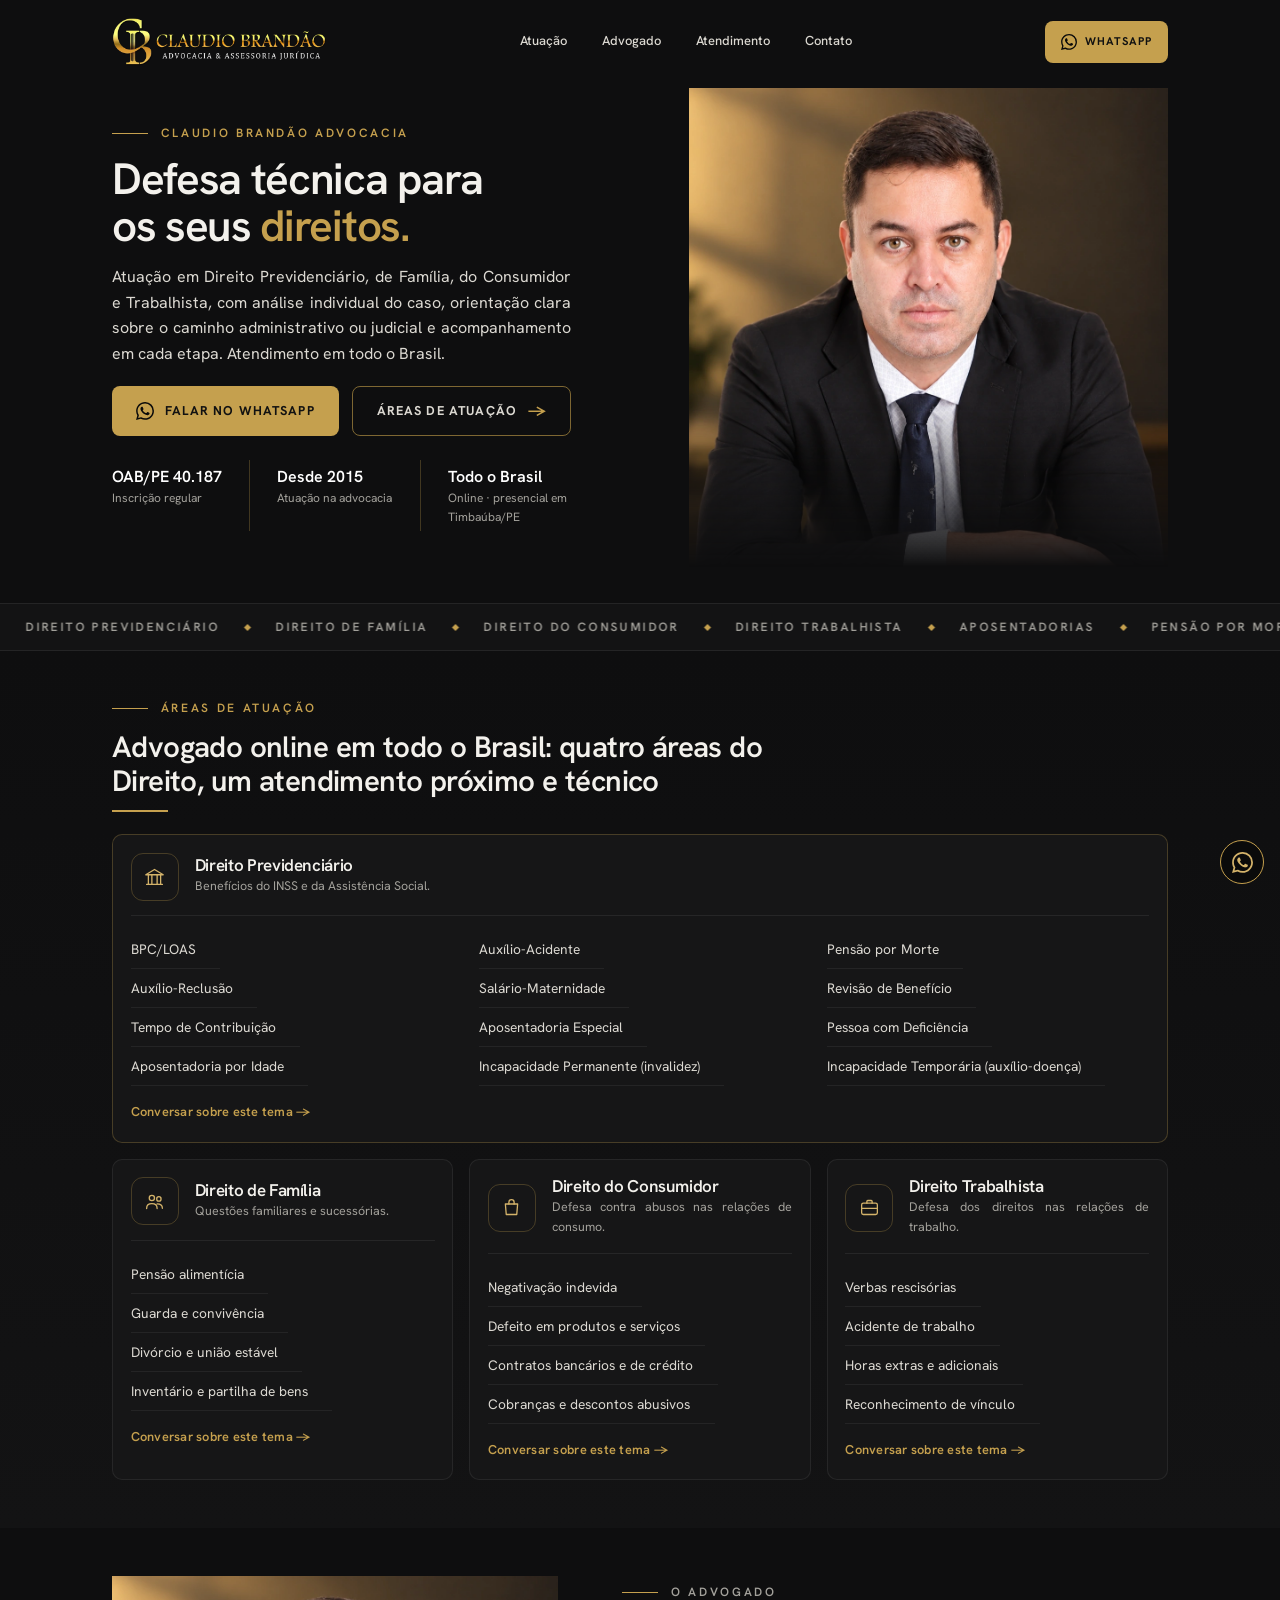
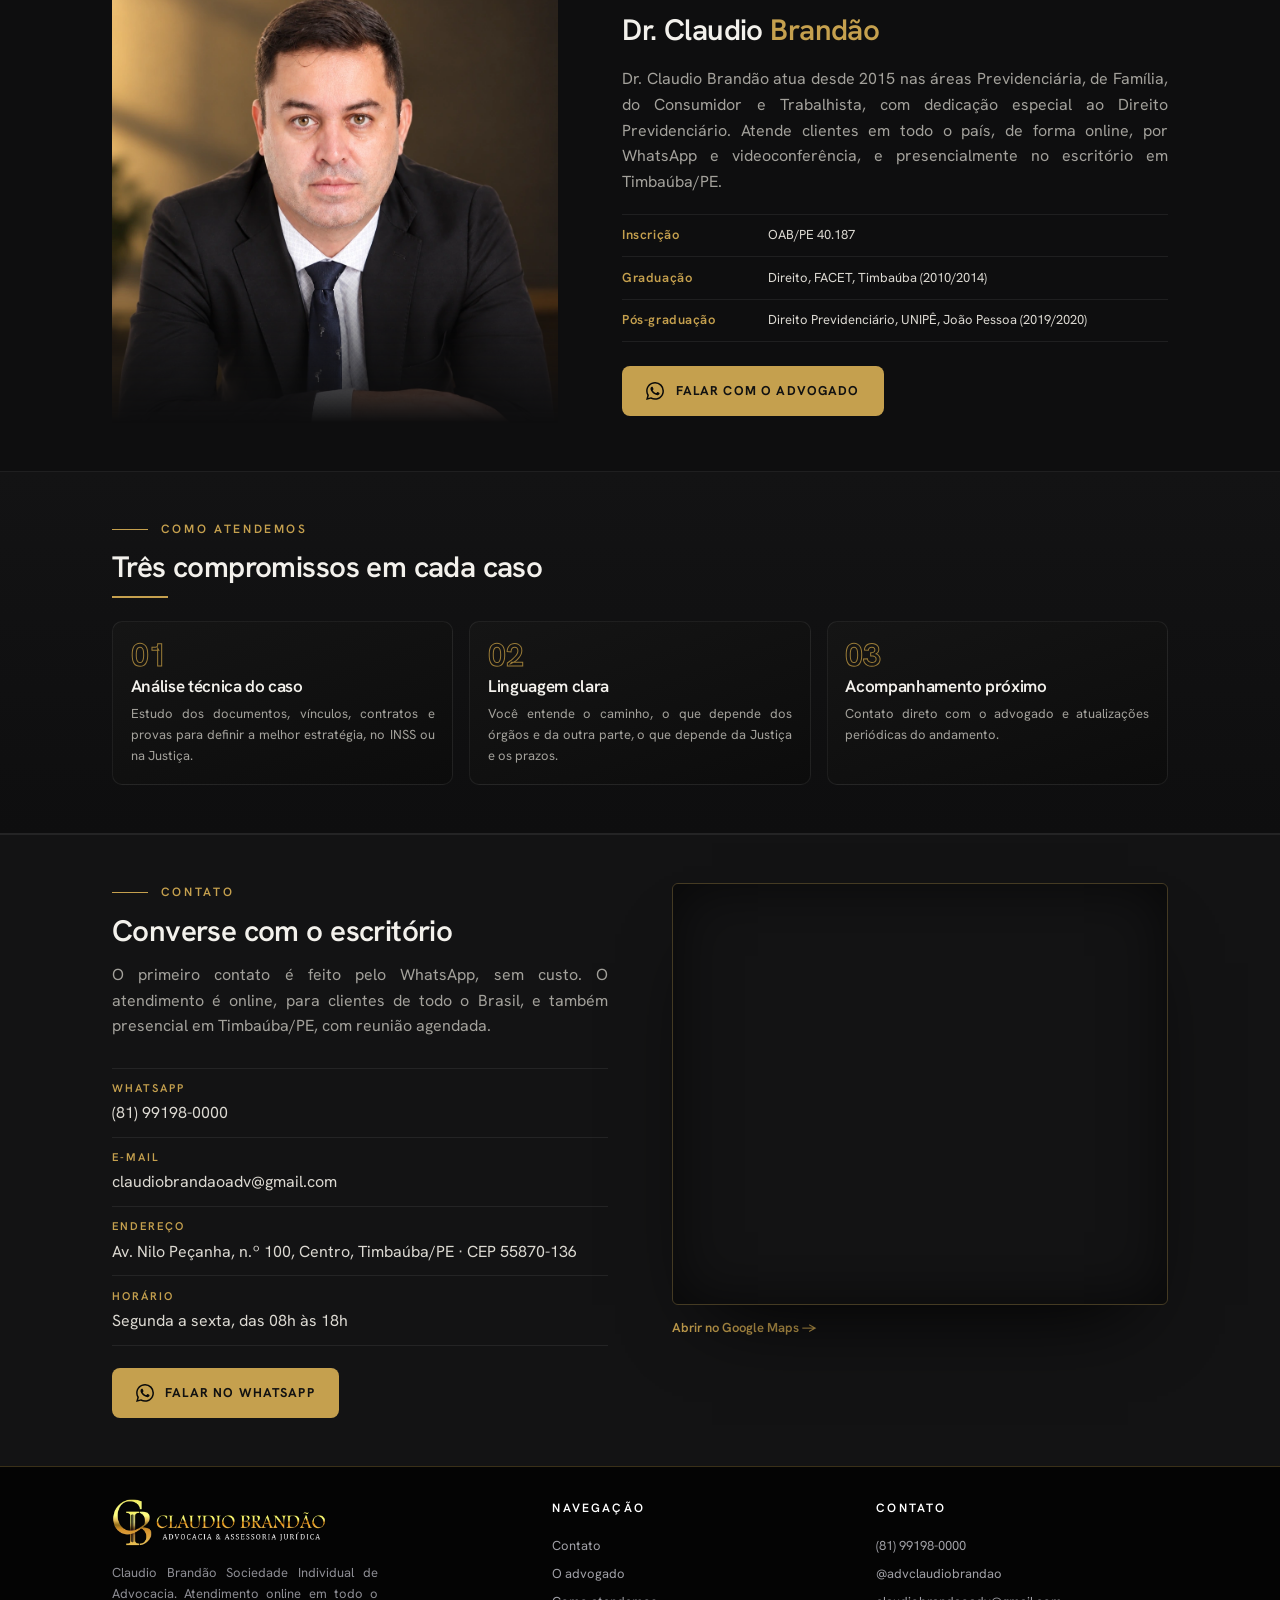
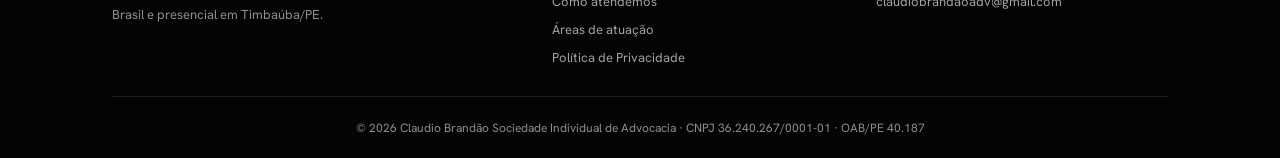
==== commit d9e061ed: "Add files via upload" ====
--- a/index.html
+++ b/index.html
@@ -6,7 +6,7 @@
 <!-- Segurança: a CSP é enviada pelo servidor (.htaccess ou _headers). Se alterar script inline, recalcule o hash lá. -->
 <meta name="referrer" content="strict-origin-when-cross-origin">
 <meta name="format-detection" content="telephone=no">
-<meta name="description" content="Claudio Brandão Advocacia">
+<meta name="description" content="Direito Previdenciário, de Família, do Consumidor e Trabalhista. Advogado com atendimento online em todo o Brasil e presencial em Timbaúba/PE.">
 <meta name="robots" content="index, follow, max-image-preview:large, max-snippet:-1">
 <meta name="author" content="Claudio Brandão Advocacia">
 <!-- Google Search Console: se verificar por meta tag, descomente e cole o código fornecido
@@ -15,7 +15,7 @@
 <meta name="geo.region" content="BR-PE">
 <meta name="geo.placename" content="Timbaúba">
 <meta name="theme-color" content="#0e0e0f">
-<title>Advogado Online em Todo o Brasil | Previdenciário, Família, Consumidor | Claudio Brandão</title>
+<title>Claudio Brandão Advocacia | Advogado online em todo o Brasil</title>
 <link rel="canonical" href="https://claudiobrandao.adv.br/">
 <link rel="sitemap" type="application/xml" href="/sitemap.xml">
 <link rel="icon" href="/favicon.ico" sizes="any">
@@ -51,7 +51,7 @@
       "legalName": "Claudio Brandão Sociedade Individual de Advocacia",
       "url": "https://claudiobrandao.adv.br/",
       "image": "https://claudiobrandao.adv.br/assets/og-image.jpg",
-      "logo": "https://claudiobrandao.adv.br/assets/logo01.png",
+      "logo": "https://claudiobrandao.adv.br/assets/logo01.webp",
       "description": "Advocacia com atendimento online em todo o Brasil e presencial em Timbaúba/PE, atuando em Direito Previdenciário, de Família, do Consumidor e Trabalhista.",
       "telephone": "+55-81-99198-0000",
       "email": "claudiobrandaoadv@gmail.com",
@@ -82,7 +82,7 @@
     {
       "@type": "Person",
       "@id": "https://claudiobrandao.adv.br/#advogado",
-      "name": "José Claudio Brandão Rodrigues",
+      "name": "Claudio Brandão",
       "alternateName": "Dr. Claudio Brandão",
       "jobTitle": "Advogado",
       "identifier": "OAB/PE 40.187",
@@ -566,7 +566,7 @@
       </div>
       <div class="facts rv" style="--d:.4s"><div><b>OAB/PE 40.187</b><span>Inscrição regular</span></div><div><b>Desde 2015</b><span>Atuação na advocacia</span></div><div><b>Todo o Brasil</b><span>Online · presencial em Timbaúba/PE</span></div></div>
     </div>
-    <div class="photo rv" style="--d:.2s"><img src="assets/foto-claudio.webp" alt="Dr. Claudio Brandão, advogado com atendimento online em todo o Brasil" width="800" height="1000" fetchpriority="high" decoding="async"></div>
+    <div class="photo rv" style="--d:.2s"><img src="assets/foto-claudio.webp" alt="Dr. Claudio Brandão, advogado com atendimento online em todo o Brasil" width="1077" height="1122" fetchpriority="high" decoding="async"></div>
   </div>
 </section>
 
@@ -583,11 +583,11 @@
 </div></section>
 
 <section id="advogado"><div class="wrap about">
-  <div class="pic rv"><img src="assets/foto-claudio.webp" alt="Dr. Claudio Brandão, advogado previdenciarista com atendimento online em todo o Brasil" width="800" height="1000" loading="lazy" decoding="async"></div>
+  <div class="pic rv"><img src="assets/foto-claudio.webp" alt="Dr. Claudio Brandão, advogado previdenciarista com atendimento online em todo o Brasil" width="1077" height="1122" loading="lazy" decoding="async"></div>
   <div>
     <p class="eyebrow rv">O advogado</p>
     <h2 class="rv" style="--d:.08s">Dr. Claudio <span class="gold">Brandão</span></h2>
-    <p class="rv" style="margin-top:1.2rem;--d:.16s">José Claudio Brandão Rodrigues atua desde 2015 nas áreas Previdenciária, de Família, do Consumidor e Trabalhista, com dedicação especial ao Direito Previdenciário. Atende clientes em todo o país, de forma online, por WhatsApp e videoconferência, e presencialmente no escritório em Timbaúba/PE.</p>
+    <p class="rv" style="margin-top:1.2rem;--d:.16s">Dr. Claudio Brandão atua desde 2015 nas áreas Previdenciária, de Família, do Consumidor e Trabalhista, com dedicação especial ao Direito Previdenciário. Atende clientes em todo o país, de forma online, por WhatsApp e videoconferência, e presencialmente no escritório em Timbaúba/PE.</p>
     <div class="creds rv" style="--d:.24s">
       <div><b>Inscrição</b><span>OAB/PE 40.187</span></div>
       <div><b>Graduação</b><span>Direito, FACET, Timbaúba (2010/2014)</span></div>
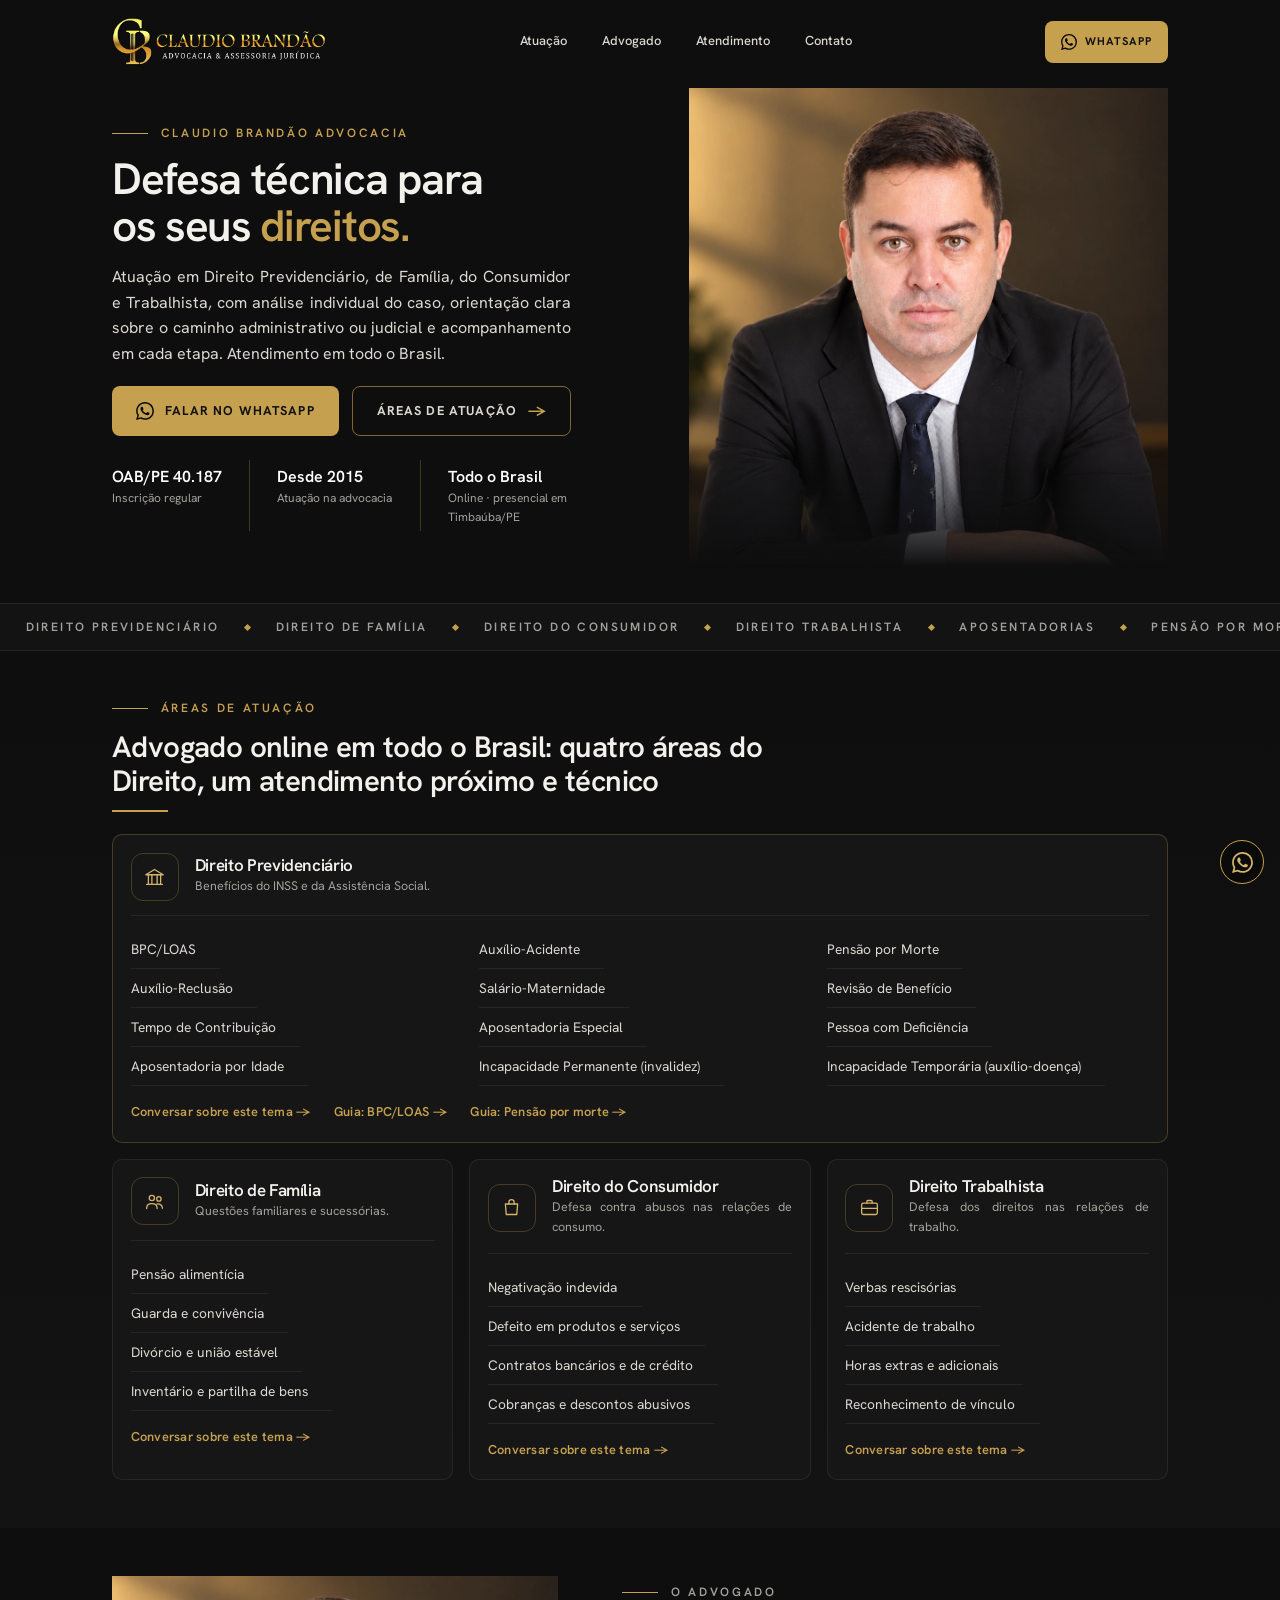
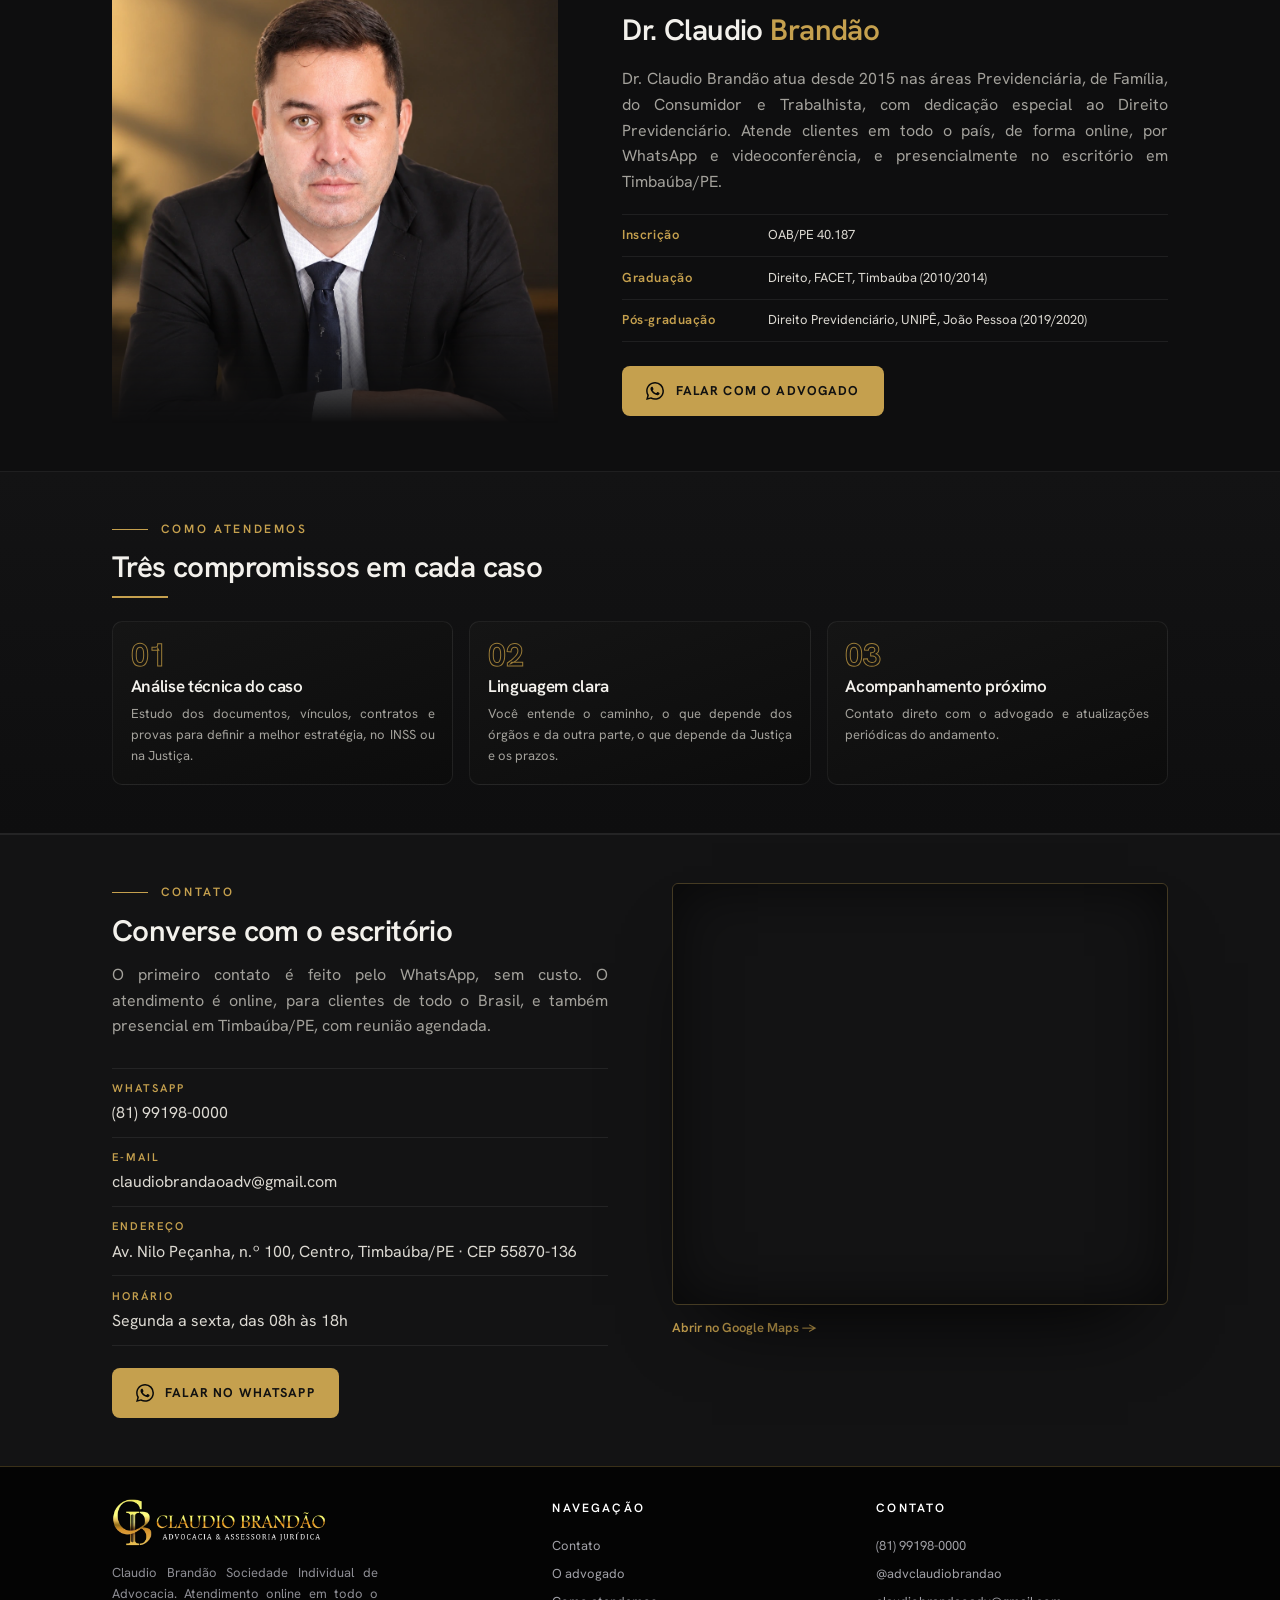
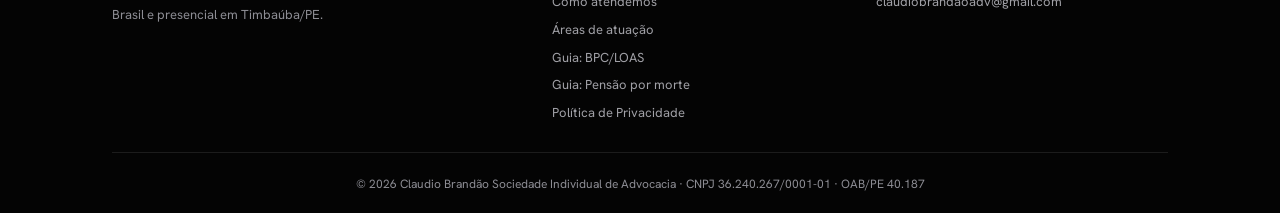
==== commit 8911f12f: "Add files via upload" ====
--- a/index.html
+++ b/index.html
@@ -575,7 +575,7 @@
 <section id="atuacao"><div class="wrap">
   <div class="head rv"><p class="eyebrow">Áreas de atuação</p><h2>Advogado online em todo o Brasil: quatro áreas do Direito, um atendimento próximo e técnico</h2></div>
   <div class="areas rv" id="areas">
-    <article class="area main"><div class="ah"><div class="ic"><svg viewBox="0 0 24 24" aria-hidden="true"><path d="M3 21h18M5 21V10M9 21V10M15 21V10M19 21V10M2 10l10-6 10 6z"/></svg></div><div><h3>Direito Previdenciário</h3><p>Benefícios do INSS e da Assistência Social.</p></div></div><ul><li><a target="_blank" rel="noopener noreferrer" href="https://wa.me/5581991980000?text=Ol%C3%A1%2C%20Dr.%20Claudio.%20Gostaria%20de%20conversar%20sobre%20BPC%2FLOAS%20(Direito%20Previdenci%C3%A1rio).">BPC/LOAS</a></li><li><a target="_blank" rel="noopener noreferrer" href="https://wa.me/5581991980000?text=Ol%C3%A1%2C%20Dr.%20Claudio.%20Gostaria%20de%20conversar%20sobre%20Aux%C3%ADlio-Acidente%20(Direito%20Previdenci%C3%A1rio).">Auxílio-Acidente</a></li><li><a target="_blank" rel="noopener noreferrer" href="https://wa.me/5581991980000?text=Ol%C3%A1%2C%20Dr.%20Claudio.%20Gostaria%20de%20conversar%20sobre%20Pens%C3%A3o%20por%20Morte%20(Direito%20Previdenci%C3%A1rio).">Pensão por Morte</a></li><li><a target="_blank" rel="noopener noreferrer" href="https://wa.me/5581991980000?text=Ol%C3%A1%2C%20Dr.%20Claudio.%20Gostaria%20de%20conversar%20sobre%20Aux%C3%ADlio-Reclus%C3%A3o%20(Direito%20Previdenci%C3%A1rio).">Auxílio-Reclusão</a></li><li><a target="_blank" rel="noopener noreferrer" href="https://wa.me/5581991980000?text=Ol%C3%A1%2C%20Dr.%20Claudio.%20Gostaria%20de%20conversar%20sobre%20Sal%C3%A1rio-Maternidade%20(Direito%20Previdenci%C3%A1rio).">Salário-Maternidade</a></li><li><a target="_blank" rel="noopener noreferrer" href="https://wa.me/5581991980000?text=Ol%C3%A1%2C%20Dr.%20Claudio.%20Gostaria%20de%20conversar%20sobre%20Revis%C3%A3o%20de%20Benef%C3%ADcio%20(Direito%20Previdenci%C3%A1rio).">Revisão de Benefício</a></li><li><a target="_blank" rel="noopener noreferrer" href="https://wa.me/5581991980000?text=Ol%C3%A1%2C%20Dr.%20Claudio.%20Gostaria%20de%20conversar%20sobre%20Tempo%20de%20Contribui%C3%A7%C3%A3o%20(Direito%20Previdenci%C3%A1rio).">Tempo de Contribuição</a></li><li><a target="_blank" rel="noopener noreferrer" href="https://wa.me/5581991980000?text=Ol%C3%A1%2C%20Dr.%20Claudio.%20Gostaria%20de%20conversar%20sobre%20Aposentadoria%20Especial%20(Direito%20Previdenci%C3%A1rio).">Aposentadoria Especial</a></li><li><a target="_blank" rel="noopener noreferrer" href="https://wa.me/5581991980000?text=Ol%C3%A1%2C%20Dr.%20Claudio.%20Gostaria%20de%20conversar%20sobre%20Pessoa%20com%20Defici%C3%AAncia%20(Direito%20Previdenci%C3%A1rio).">Pessoa com Deficiência</a></li><li><a target="_blank" rel="noopener noreferrer" href="https://wa.me/5581991980000?text=Ol%C3%A1%2C%20Dr.%20Claudio.%20Gostaria%20de%20conversar%20sobre%20Aposentadoria%20por%20Idade%20(Direito%20Previdenci%C3%A1rio).">Aposentadoria por Idade</a></li><li><a target="_blank" rel="noopener noreferrer" href="https://wa.me/5581991980000?text=Ol%C3%A1%2C%20Dr.%20Claudio.%20Gostaria%20de%20conversar%20sobre%20Incapacidade%20Permanente%20(invalidez)%20(Direito%20Previdenci%C3%A1rio).">Incapacidade Permanente (invalidez)</a></li><li><a target="_blank" rel="noopener noreferrer" href="https://wa.me/5581991980000?text=Ol%C3%A1%2C%20Dr.%20Claudio.%20Gostaria%20de%20conversar%20sobre%20Incapacidade%20Tempor%C3%A1ria%20(aux%C3%ADlio-doen%C3%A7a)%20(Direito%20Previdenci%C3%A1rio).">Incapacidade Temporária (auxílio-doença)</a></li></ul><a class="more" target="_blank" rel="noopener noreferrer" href="https://wa.me/5581991980000?text=Ol%C3%A1%2C%20Dr.%20Claudio.%20Gostaria%20de%20conversar%20sobre%20Direito%20Previdenci%C3%A1rio.">Conversar sobre este tema →</a></article>
+    <article class="area main"><div class="ah"><div class="ic"><svg viewBox="0 0 24 24" aria-hidden="true"><path d="M3 21h18M5 21V10M9 21V10M15 21V10M19 21V10M2 10l10-6 10 6z"/></svg></div><div><h3>Direito Previdenciário</h3><p>Benefícios do INSS e da Assistência Social.</p></div></div><ul><li><a target="_blank" rel="noopener noreferrer" href="https://wa.me/5581991980000?text=Ol%C3%A1%2C%20Dr.%20Claudio.%20Gostaria%20de%20conversar%20sobre%20BPC%2FLOAS%20(Direito%20Previdenci%C3%A1rio).">BPC/LOAS</a></li><li><a target="_blank" rel="noopener noreferrer" href="https://wa.me/5581991980000?text=Ol%C3%A1%2C%20Dr.%20Claudio.%20Gostaria%20de%20conversar%20sobre%20Aux%C3%ADlio-Acidente%20(Direito%20Previdenci%C3%A1rio).">Auxílio-Acidente</a></li><li><a target="_blank" rel="noopener noreferrer" href="https://wa.me/5581991980000?text=Ol%C3%A1%2C%20Dr.%20Claudio.%20Gostaria%20de%20conversar%20sobre%20Pens%C3%A3o%20por%20Morte%20(Direito%20Previdenci%C3%A1rio).">Pensão por Morte</a></li><li><a target="_blank" rel="noopener noreferrer" href="https://wa.me/5581991980000?text=Ol%C3%A1%2C%20Dr.%20Claudio.%20Gostaria%20de%20conversar%20sobre%20Aux%C3%ADlio-Reclus%C3%A3o%20(Direito%20Previdenci%C3%A1rio).">Auxílio-Reclusão</a></li><li><a target="_blank" rel="noopener noreferrer" href="https://wa.me/5581991980000?text=Ol%C3%A1%2C%20Dr.%20Claudio.%20Gostaria%20de%20conversar%20sobre%20Sal%C3%A1rio-Maternidade%20(Direito%20Previdenci%C3%A1rio).">Salário-Maternidade</a></li><li><a target="_blank" rel="noopener noreferrer" href="https://wa.me/5581991980000?text=Ol%C3%A1%2C%20Dr.%20Claudio.%20Gostaria%20de%20conversar%20sobre%20Revis%C3%A3o%20de%20Benef%C3%ADcio%20(Direito%20Previdenci%C3%A1rio).">Revisão de Benefício</a></li><li><a target="_blank" rel="noopener noreferrer" href="https://wa.me/5581991980000?text=Ol%C3%A1%2C%20Dr.%20Claudio.%20Gostaria%20de%20conversar%20sobre%20Tempo%20de%20Contribui%C3%A7%C3%A3o%20(Direito%20Previdenci%C3%A1rio).">Tempo de Contribuição</a></li><li><a target="_blank" rel="noopener noreferrer" href="https://wa.me/5581991980000?text=Ol%C3%A1%2C%20Dr.%20Claudio.%20Gostaria%20de%20conversar%20sobre%20Aposentadoria%20Especial%20(Direito%20Previdenci%C3%A1rio).">Aposentadoria Especial</a></li><li><a target="_blank" rel="noopener noreferrer" href="https://wa.me/5581991980000?text=Ol%C3%A1%2C%20Dr.%20Claudio.%20Gostaria%20de%20conversar%20sobre%20Pessoa%20com%20Defici%C3%AAncia%20(Direito%20Previdenci%C3%A1rio).">Pessoa com Deficiência</a></li><li><a target="_blank" rel="noopener noreferrer" href="https://wa.me/5581991980000?text=Ol%C3%A1%2C%20Dr.%20Claudio.%20Gostaria%20de%20conversar%20sobre%20Aposentadoria%20por%20Idade%20(Direito%20Previdenci%C3%A1rio).">Aposentadoria por Idade</a></li><li><a target="_blank" rel="noopener noreferrer" href="https://wa.me/5581991980000?text=Ol%C3%A1%2C%20Dr.%20Claudio.%20Gostaria%20de%20conversar%20sobre%20Incapacidade%20Permanente%20(invalidez)%20(Direito%20Previdenci%C3%A1rio).">Incapacidade Permanente (invalidez)</a></li><li><a target="_blank" rel="noopener noreferrer" href="https://wa.me/5581991980000?text=Ol%C3%A1%2C%20Dr.%20Claudio.%20Gostaria%20de%20conversar%20sobre%20Incapacidade%20Tempor%C3%A1ria%20(aux%C3%ADlio-doen%C3%A7a)%20(Direito%20Previdenci%C3%A1rio).">Incapacidade Temporária (auxílio-doença)</a></li></ul><a class="more" target="_blank" rel="noopener noreferrer" href="https://wa.me/5581991980000?text=Ol%C3%A1%2C%20Dr.%20Claudio.%20Gostaria%20de%20conversar%20sobre%20Direito%20Previdenci%C3%A1rio.">Conversar sobre este tema →</a><a class="more" style="margin-left:1.4rem" href="/bpc-loas.html">Guia: BPC/LOAS →</a><a class="more" style="margin-left:1.4rem" href="/pensao-por-morte.html">Guia: Pensão por morte →</a></article>
     <article class="area"><div class="ah"><div class="ic"><svg viewBox="0 0 24 24" aria-hidden="true"><circle cx="9" cy="8" r="3"/><circle cx="17" cy="9" r="2.5"/><path d="M3 20c0-3.5 2.7-5.5 6-5.5s6 2 6 5.5M15 14.8c3 0 6 1.4 6 5"/></svg></div><div><h3>Direito de Família</h3><p>Questões familiares e sucessórias.</p></div></div><ul><li><a target="_blank" rel="noopener noreferrer" href="https://wa.me/5581991980000?text=Ol%C3%A1%2C%20Dr.%20Claudio.%20Gostaria%20de%20conversar%20sobre%20Pens%C3%A3o%20aliment%C3%ADcia%20(Direito%20de%20Fam%C3%ADlia).">Pensão alimentícia</a></li><li><a target="_blank" rel="noopener noreferrer" href="https://wa.me/5581991980000?text=Ol%C3%A1%2C%20Dr.%20Claudio.%20Gostaria%20de%20conversar%20sobre%20Guarda%20e%20conviv%C3%AAncia%20(Direito%20de%20Fam%C3%ADlia).">Guarda e convivência</a></li><li><a target="_blank" rel="noopener noreferrer" href="https://wa.me/5581991980000?text=Ol%C3%A1%2C%20Dr.%20Claudio.%20Gostaria%20de%20conversar%20sobre%20Div%C3%B3rcio%20e%20uni%C3%A3o%20est%C3%A1vel%20(Direito%20de%20Fam%C3%ADlia).">Divórcio e união estável</a></li><li><a target="_blank" rel="noopener noreferrer" href="https://wa.me/5581991980000?text=Ol%C3%A1%2C%20Dr.%20Claudio.%20Gostaria%20de%20conversar%20sobre%20Invent%C3%A1rio%20e%20partilha%20de%20bens%20(Direito%20de%20Fam%C3%ADlia).">Inventário e partilha de bens</a></li></ul><a class="more" target="_blank" rel="noopener noreferrer" href="https://wa.me/5581991980000?text=Ol%C3%A1%2C%20Dr.%20Claudio.%20Gostaria%20de%20conversar%20sobre%20Direito%20de%20Fam%C3%ADlia.">Conversar sobre este tema →</a></article>
     <article class="area"><div class="ah"><div class="ic"><svg viewBox="0 0 24 24" aria-hidden="true"><path d="M5 8h14l-1 12H6z"/><path d="M9 8V6a3 3 0 016 0v2"/></svg></div><div><h3>Direito do Consumidor</h3><p>Defesa contra abusos nas relações de consumo.</p></div></div><ul><li><a target="_blank" rel="noopener noreferrer" href="https://wa.me/5581991980000?text=Ol%C3%A1%2C%20Dr.%20Claudio.%20Gostaria%20de%20conversar%20sobre%20Negativa%C3%A7%C3%A3o%20indevida%20(Direito%20do%20Consumidor).">Negativação indevida</a></li><li><a target="_blank" rel="noopener noreferrer" href="https://wa.me/5581991980000?text=Ol%C3%A1%2C%20Dr.%20Claudio.%20Gostaria%20de%20conversar%20sobre%20Defeito%20em%20produtos%20e%20servi%C3%A7os%20(Direito%20do%20Consumidor).">Defeito em produtos e serviços</a></li><li><a target="_blank" rel="noopener noreferrer" href="https://wa.me/5581991980000?text=Ol%C3%A1%2C%20Dr.%20Claudio.%20Gostaria%20de%20conversar%20sobre%20Contratos%20banc%C3%A1rios%20e%20de%20cr%C3%A9dito%20(Direito%20do%20Consumidor).">Contratos bancários e de crédito</a></li><li><a target="_blank" rel="noopener noreferrer" href="https://wa.me/5581991980000?text=Ol%C3%A1%2C%20Dr.%20Claudio.%20Gostaria%20de%20conversar%20sobre%20Cobran%C3%A7as%20e%20descontos%20abusivos%20(Direito%20do%20Consumidor).">Cobranças e descontos abusivos</a></li></ul><a class="more" target="_blank" rel="noopener noreferrer" href="https://wa.me/5581991980000?text=Ol%C3%A1%2C%20Dr.%20Claudio.%20Gostaria%20de%20conversar%20sobre%20Direito%20do%20Consumidor.">Conversar sobre este tema →</a></article>
     <article class="area"><div class="ah"><div class="ic"><svg viewBox="0 0 24 24" aria-hidden="true"><rect x="3" y="7" width="18" height="13" rx="2"/><path d="M9 7V5a1 1 0 011-1h4a1 1 0 011 1v2M3 13h18"/></svg></div><div><h3>Direito Trabalhista</h3><p>Defesa dos direitos nas relações de trabalho.</p></div></div><ul><li><a target="_blank" rel="noopener noreferrer" href="https://wa.me/5581991980000?text=Ol%C3%A1%2C%20Dr.%20Claudio.%20Gostaria%20de%20conversar%20sobre%20Verbas%20rescis%C3%B3rias%20(Direito%20Trabalhista).">Verbas rescisórias</a></li><li><a target="_blank" rel="noopener noreferrer" href="https://wa.me/5581991980000?text=Ol%C3%A1%2C%20Dr.%20Claudio.%20Gostaria%20de%20conversar%20sobre%20Acidente%20de%20trabalho%20(Direito%20Trabalhista).">Acidente de trabalho</a></li><li><a target="_blank" rel="noopener noreferrer" href="https://wa.me/5581991980000?text=Ol%C3%A1%2C%20Dr.%20Claudio.%20Gostaria%20de%20conversar%20sobre%20Horas%20extras%20e%20adicionais%20(Direito%20Trabalhista).">Horas extras e adicionais</a></li><li><a target="_blank" rel="noopener noreferrer" href="https://wa.me/5581991980000?text=Ol%C3%A1%2C%20Dr.%20Claudio.%20Gostaria%20de%20conversar%20sobre%20Reconhecimento%20de%20v%C3%ADnculo%20(Direito%20Trabalhista).">Reconhecimento de vínculo</a></li></ul><a class="more" target="_blank" rel="noopener noreferrer" href="https://wa.me/5581991980000?text=Ol%C3%A1%2C%20Dr.%20Claudio.%20Gostaria%20de%20conversar%20sobre%20Direito%20Trabalhista.">Conversar sobre este tema →</a></article>
@@ -624,7 +624,7 @@
 <footer class="f"><div class="wrap">
   <div class="fgrid">
     <div><img class="logo" src="assets/logo01.webp" alt="Claudio Brandão Advocacia" width="700" height="156" loading="lazy" decoding="async"><p>Claudio Brandão Sociedade Individual de Advocacia. Atendimento online em todo o Brasil e presencial em Timbaúba/PE.</p></div>
-    <div><h4>Navegação</h4><a href="#contato">Contato</a><a href="#advogado">O advogado</a><a href="#metodo">Como atendemos</a><a href="#atuacao">Áreas de atuação</a><a href="/politica-de-privacidade.html">Política de Privacidade</a></div>
+    <div><h4>Navegação</h4><a href="#contato">Contato</a><a href="#advogado">O advogado</a><a href="#metodo">Como atendemos</a><a href="#atuacao">Áreas de atuação</a><a href="/bpc-loas.html">Guia: BPC/LOAS</a><a href="/pensao-por-morte.html">Guia: Pensão por morte</a><a href="/politica-de-privacidade.html">Política de Privacidade</a></div>
     <div><h4>Contato</h4><a href="https://wa.me/5581991980000" target="_blank" rel="noopener noreferrer">(81) 99198-0000</a><a href="https://instagram.com/advclaudiobrandao" target="_blank" rel="noopener noreferrer">@advclaudiobrandao</a><a href="mailto:claudiobrandaoadv@gmail.com">claudiobrandaoadv@gmail.com</a></div>
   </div>
   <div class="legal"><p>© <span id="yr">2026</span> Claudio Brandão Sociedade Individual de Advocacia · CNPJ 36.240.267/0001-01 · OAB/PE 40.187</p></div>
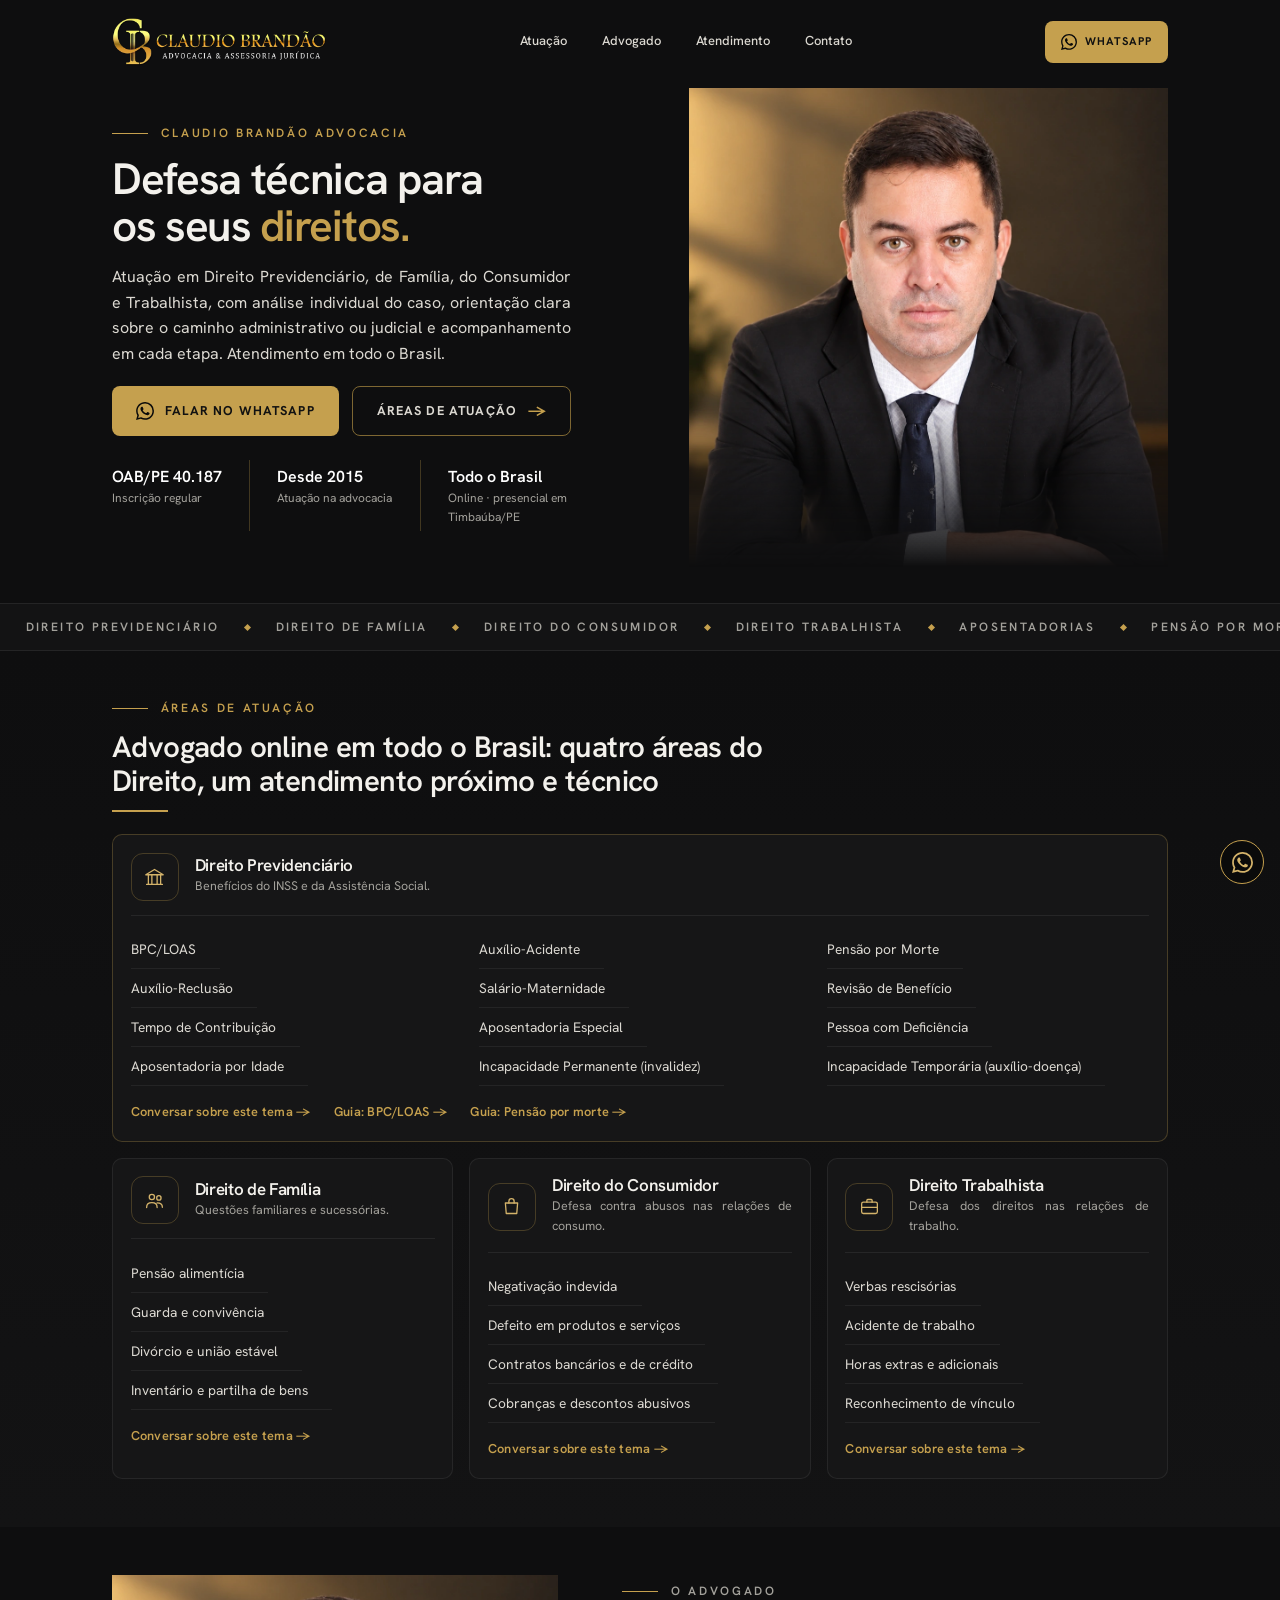
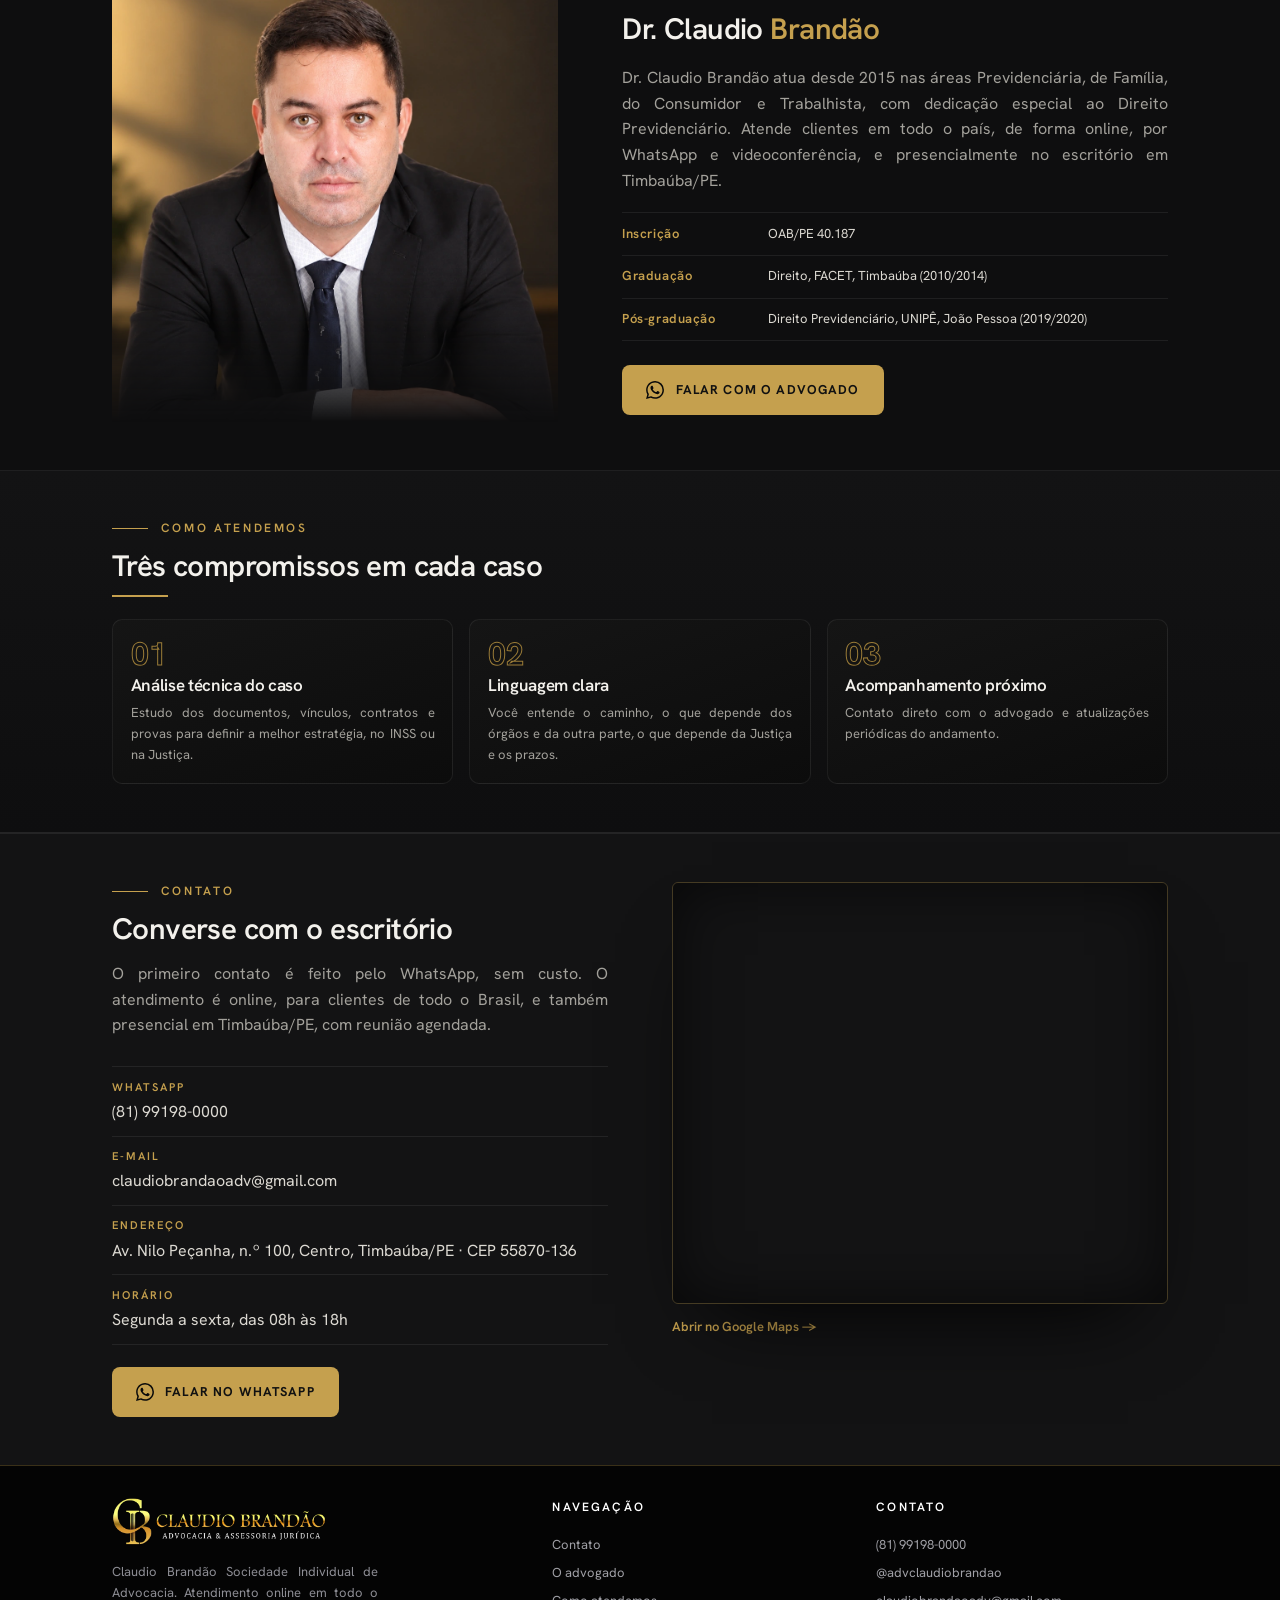
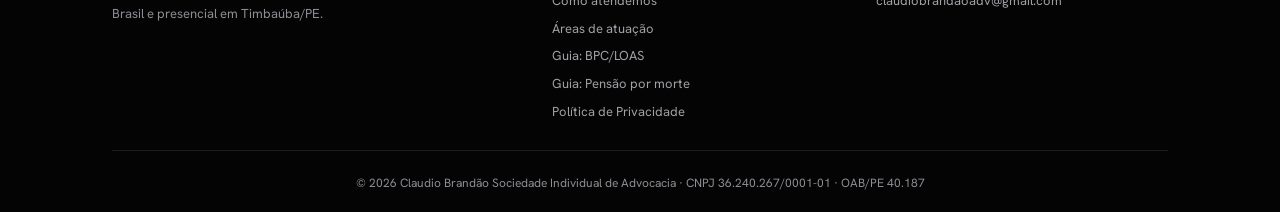
==== commit e02203ed: "Add files via upload" ====
--- a/index.html
+++ b/index.html
@@ -340,6 +340,7 @@
 .area li a:hover{color:var(--gold-l);padding-left:.4rem}.area li a:hover::after{opacity:1;transform:none}
 .area .more{display:inline-flex;margin-top:1rem;font-size:.8rem;font-weight:600;color:var(--gold);letter-spacing:.02em;transition:color .25s,transform .3s var(--ease)}
 .area .more:hover{color:var(--gold-l);transform:translateX(4px)}
+.mores{display:flex;flex-wrap:wrap;gap:.4rem 1.4rem;margin-top:1rem}.mores .more{margin-top:0}
 
 /* ===== rodapé: linha única centralizada ===== */
 .legal{justify-content:center}
@@ -575,7 +576,7 @@
 <section id="atuacao"><div class="wrap">
   <div class="head rv"><p class="eyebrow">Áreas de atuação</p><h2>Advogado online em todo o Brasil: quatro áreas do Direito, um atendimento próximo e técnico</h2></div>
   <div class="areas rv" id="areas">
-    <article class="area main"><div class="ah"><div class="ic"><svg viewBox="0 0 24 24" aria-hidden="true"><path d="M3 21h18M5 21V10M9 21V10M15 21V10M19 21V10M2 10l10-6 10 6z"/></svg></div><div><h3>Direito Previdenciário</h3><p>Benefícios do INSS e da Assistência Social.</p></div></div><ul><li><a target="_blank" rel="noopener noreferrer" href="https://wa.me/5581991980000?text=Ol%C3%A1%2C%20Dr.%20Claudio.%20Gostaria%20de%20conversar%20sobre%20BPC%2FLOAS%20(Direito%20Previdenci%C3%A1rio).">BPC/LOAS</a></li><li><a target="_blank" rel="noopener noreferrer" href="https://wa.me/5581991980000?text=Ol%C3%A1%2C%20Dr.%20Claudio.%20Gostaria%20de%20conversar%20sobre%20Aux%C3%ADlio-Acidente%20(Direito%20Previdenci%C3%A1rio).">Auxílio-Acidente</a></li><li><a target="_blank" rel="noopener noreferrer" href="https://wa.me/5581991980000?text=Ol%C3%A1%2C%20Dr.%20Claudio.%20Gostaria%20de%20conversar%20sobre%20Pens%C3%A3o%20por%20Morte%20(Direito%20Previdenci%C3%A1rio).">Pensão por Morte</a></li><li><a target="_blank" rel="noopener noreferrer" href="https://wa.me/5581991980000?text=Ol%C3%A1%2C%20Dr.%20Claudio.%20Gostaria%20de%20conversar%20sobre%20Aux%C3%ADlio-Reclus%C3%A3o%20(Direito%20Previdenci%C3%A1rio).">Auxílio-Reclusão</a></li><li><a target="_blank" rel="noopener noreferrer" href="https://wa.me/5581991980000?text=Ol%C3%A1%2C%20Dr.%20Claudio.%20Gostaria%20de%20conversar%20sobre%20Sal%C3%A1rio-Maternidade%20(Direito%20Previdenci%C3%A1rio).">Salário-Maternidade</a></li><li><a target="_blank" rel="noopener noreferrer" href="https://wa.me/5581991980000?text=Ol%C3%A1%2C%20Dr.%20Claudio.%20Gostaria%20de%20conversar%20sobre%20Revis%C3%A3o%20de%20Benef%C3%ADcio%20(Direito%20Previdenci%C3%A1rio).">Revisão de Benefício</a></li><li><a target="_blank" rel="noopener noreferrer" href="https://wa.me/5581991980000?text=Ol%C3%A1%2C%20Dr.%20Claudio.%20Gostaria%20de%20conversar%20sobre%20Tempo%20de%20Contribui%C3%A7%C3%A3o%20(Direito%20Previdenci%C3%A1rio).">Tempo de Contribuição</a></li><li><a target="_blank" rel="noopener noreferrer" href="https://wa.me/5581991980000?text=Ol%C3%A1%2C%20Dr.%20Claudio.%20Gostaria%20de%20conversar%20sobre%20Aposentadoria%20Especial%20(Direito%20Previdenci%C3%A1rio).">Aposentadoria Especial</a></li><li><a target="_blank" rel="noopener noreferrer" href="https://wa.me/5581991980000?text=Ol%C3%A1%2C%20Dr.%20Claudio.%20Gostaria%20de%20conversar%20sobre%20Pessoa%20com%20Defici%C3%AAncia%20(Direito%20Previdenci%C3%A1rio).">Pessoa com Deficiência</a></li><li><a target="_blank" rel="noopener noreferrer" href="https://wa.me/5581991980000?text=Ol%C3%A1%2C%20Dr.%20Claudio.%20Gostaria%20de%20conversar%20sobre%20Aposentadoria%20por%20Idade%20(Direito%20Previdenci%C3%A1rio).">Aposentadoria por Idade</a></li><li><a target="_blank" rel="noopener noreferrer" href="https://wa.me/5581991980000?text=Ol%C3%A1%2C%20Dr.%20Claudio.%20Gostaria%20de%20conversar%20sobre%20Incapacidade%20Permanente%20(invalidez)%20(Direito%20Previdenci%C3%A1rio).">Incapacidade Permanente (invalidez)</a></li><li><a target="_blank" rel="noopener noreferrer" href="https://wa.me/5581991980000?text=Ol%C3%A1%2C%20Dr.%20Claudio.%20Gostaria%20de%20conversar%20sobre%20Incapacidade%20Tempor%C3%A1ria%20(aux%C3%ADlio-doen%C3%A7a)%20(Direito%20Previdenci%C3%A1rio).">Incapacidade Temporária (auxílio-doença)</a></li></ul><a class="more" target="_blank" rel="noopener noreferrer" href="https://wa.me/5581991980000?text=Ol%C3%A1%2C%20Dr.%20Claudio.%20Gostaria%20de%20conversar%20sobre%20Direito%20Previdenci%C3%A1rio.">Conversar sobre este tema →</a><a class="more" style="margin-left:1.4rem" href="/bpc-loas.html">Guia: BPC/LOAS →</a><a class="more" style="margin-left:1.4rem" href="/pensao-por-morte.html">Guia: Pensão por morte →</a></article>
+    <article class="area main"><div class="ah"><div class="ic"><svg viewBox="0 0 24 24" aria-hidden="true"><path d="M3 21h18M5 21V10M9 21V10M15 21V10M19 21V10M2 10l10-6 10 6z"/></svg></div><div><h3>Direito Previdenciário</h3><p>Benefícios do INSS e da Assistência Social.</p></div></div><ul><li><a target="_blank" rel="noopener noreferrer" href="https://wa.me/5581991980000?text=Ol%C3%A1%2C%20Dr.%20Claudio.%20Gostaria%20de%20conversar%20sobre%20BPC%2FLOAS%20(Direito%20Previdenci%C3%A1rio).">BPC/LOAS</a></li><li><a target="_blank" rel="noopener noreferrer" href="https://wa.me/5581991980000?text=Ol%C3%A1%2C%20Dr.%20Claudio.%20Gostaria%20de%20conversar%20sobre%20Aux%C3%ADlio-Acidente%20(Direito%20Previdenci%C3%A1rio).">Auxílio-Acidente</a></li><li><a target="_blank" rel="noopener noreferrer" href="https://wa.me/5581991980000?text=Ol%C3%A1%2C%20Dr.%20Claudio.%20Gostaria%20de%20conversar%20sobre%20Pens%C3%A3o%20por%20Morte%20(Direito%20Previdenci%C3%A1rio).">Pensão por Morte</a></li><li><a target="_blank" rel="noopener noreferrer" href="https://wa.me/5581991980000?text=Ol%C3%A1%2C%20Dr.%20Claudio.%20Gostaria%20de%20conversar%20sobre%20Aux%C3%ADlio-Reclus%C3%A3o%20(Direito%20Previdenci%C3%A1rio).">Auxílio-Reclusão</a></li><li><a target="_blank" rel="noopener noreferrer" href="https://wa.me/5581991980000?text=Ol%C3%A1%2C%20Dr.%20Claudio.%20Gostaria%20de%20conversar%20sobre%20Sal%C3%A1rio-Maternidade%20(Direito%20Previdenci%C3%A1rio).">Salário-Maternidade</a></li><li><a target="_blank" rel="noopener noreferrer" href="https://wa.me/5581991980000?text=Ol%C3%A1%2C%20Dr.%20Claudio.%20Gostaria%20de%20conversar%20sobre%20Revis%C3%A3o%20de%20Benef%C3%ADcio%20(Direito%20Previdenci%C3%A1rio).">Revisão de Benefício</a></li><li><a target="_blank" rel="noopener noreferrer" href="https://wa.me/5581991980000?text=Ol%C3%A1%2C%20Dr.%20Claudio.%20Gostaria%20de%20conversar%20sobre%20Tempo%20de%20Contribui%C3%A7%C3%A3o%20(Direito%20Previdenci%C3%A1rio).">Tempo de Contribuição</a></li><li><a target="_blank" rel="noopener noreferrer" href="https://wa.me/5581991980000?text=Ol%C3%A1%2C%20Dr.%20Claudio.%20Gostaria%20de%20conversar%20sobre%20Aposentadoria%20Especial%20(Direito%20Previdenci%C3%A1rio).">Aposentadoria Especial</a></li><li><a target="_blank" rel="noopener noreferrer" href="https://wa.me/5581991980000?text=Ol%C3%A1%2C%20Dr.%20Claudio.%20Gostaria%20de%20conversar%20sobre%20Pessoa%20com%20Defici%C3%AAncia%20(Direito%20Previdenci%C3%A1rio).">Pessoa com Deficiência</a></li><li><a target="_blank" rel="noopener noreferrer" href="https://wa.me/5581991980000?text=Ol%C3%A1%2C%20Dr.%20Claudio.%20Gostaria%20de%20conversar%20sobre%20Aposentadoria%20por%20Idade%20(Direito%20Previdenci%C3%A1rio).">Aposentadoria por Idade</a></li><li><a target="_blank" rel="noopener noreferrer" href="https://wa.me/5581991980000?text=Ol%C3%A1%2C%20Dr.%20Claudio.%20Gostaria%20de%20conversar%20sobre%20Incapacidade%20Permanente%20(invalidez)%20(Direito%20Previdenci%C3%A1rio).">Incapacidade Permanente (invalidez)</a></li><li><a target="_blank" rel="noopener noreferrer" href="https://wa.me/5581991980000?text=Ol%C3%A1%2C%20Dr.%20Claudio.%20Gostaria%20de%20conversar%20sobre%20Incapacidade%20Tempor%C3%A1ria%20(aux%C3%ADlio-doen%C3%A7a)%20(Direito%20Previdenci%C3%A1rio).">Incapacidade Temporária (auxílio-doença)</a></li></ul><div class="mores"><a class="more" target="_blank" rel="noopener noreferrer" href="https://wa.me/5581991980000?text=Ol%C3%A1%2C%20Dr.%20Claudio.%20Gostaria%20de%20conversar%20sobre%20Direito%20Previdenci%C3%A1rio.">Conversar sobre este tema →</a><a class="more" href="/bpc-loas.html">Guia: BPC/LOAS →</a><a class="more" href="/pensao-por-morte.html">Guia: Pensão por morte →</a></div></article>
     <article class="area"><div class="ah"><div class="ic"><svg viewBox="0 0 24 24" aria-hidden="true"><circle cx="9" cy="8" r="3"/><circle cx="17" cy="9" r="2.5"/><path d="M3 20c0-3.5 2.7-5.5 6-5.5s6 2 6 5.5M15 14.8c3 0 6 1.4 6 5"/></svg></div><div><h3>Direito de Família</h3><p>Questões familiares e sucessórias.</p></div></div><ul><li><a target="_blank" rel="noopener noreferrer" href="https://wa.me/5581991980000?text=Ol%C3%A1%2C%20Dr.%20Claudio.%20Gostaria%20de%20conversar%20sobre%20Pens%C3%A3o%20aliment%C3%ADcia%20(Direito%20de%20Fam%C3%ADlia).">Pensão alimentícia</a></li><li><a target="_blank" rel="noopener noreferrer" href="https://wa.me/5581991980000?text=Ol%C3%A1%2C%20Dr.%20Claudio.%20Gostaria%20de%20conversar%20sobre%20Guarda%20e%20conviv%C3%AAncia%20(Direito%20de%20Fam%C3%ADlia).">Guarda e convivência</a></li><li><a target="_blank" rel="noopener noreferrer" href="https://wa.me/5581991980000?text=Ol%C3%A1%2C%20Dr.%20Claudio.%20Gostaria%20de%20conversar%20sobre%20Div%C3%B3rcio%20e%20uni%C3%A3o%20est%C3%A1vel%20(Direito%20de%20Fam%C3%ADlia).">Divórcio e união estável</a></li><li><a target="_blank" rel="noopener noreferrer" href="https://wa.me/5581991980000?text=Ol%C3%A1%2C%20Dr.%20Claudio.%20Gostaria%20de%20conversar%20sobre%20Invent%C3%A1rio%20e%20partilha%20de%20bens%20(Direito%20de%20Fam%C3%ADlia).">Inventário e partilha de bens</a></li></ul><a class="more" target="_blank" rel="noopener noreferrer" href="https://wa.me/5581991980000?text=Ol%C3%A1%2C%20Dr.%20Claudio.%20Gostaria%20de%20conversar%20sobre%20Direito%20de%20Fam%C3%ADlia.">Conversar sobre este tema →</a></article>
     <article class="area"><div class="ah"><div class="ic"><svg viewBox="0 0 24 24" aria-hidden="true"><path d="M5 8h14l-1 12H6z"/><path d="M9 8V6a3 3 0 016 0v2"/></svg></div><div><h3>Direito do Consumidor</h3><p>Defesa contra abusos nas relações de consumo.</p></div></div><ul><li><a target="_blank" rel="noopener noreferrer" href="https://wa.me/5581991980000?text=Ol%C3%A1%2C%20Dr.%20Claudio.%20Gostaria%20de%20conversar%20sobre%20Negativa%C3%A7%C3%A3o%20indevida%20(Direito%20do%20Consumidor).">Negativação indevida</a></li><li><a target="_blank" rel="noopener noreferrer" href="https://wa.me/5581991980000?text=Ol%C3%A1%2C%20Dr.%20Claudio.%20Gostaria%20de%20conversar%20sobre%20Defeito%20em%20produtos%20e%20servi%C3%A7os%20(Direito%20do%20Consumidor).">Defeito em produtos e serviços</a></li><li><a target="_blank" rel="noopener noreferrer" href="https://wa.me/5581991980000?text=Ol%C3%A1%2C%20Dr.%20Claudio.%20Gostaria%20de%20conversar%20sobre%20Contratos%20banc%C3%A1rios%20e%20de%20cr%C3%A9dito%20(Direito%20do%20Consumidor).">Contratos bancários e de crédito</a></li><li><a target="_blank" rel="noopener noreferrer" href="https://wa.me/5581991980000?text=Ol%C3%A1%2C%20Dr.%20Claudio.%20Gostaria%20de%20conversar%20sobre%20Cobran%C3%A7as%20e%20descontos%20abusivos%20(Direito%20do%20Consumidor).">Cobranças e descontos abusivos</a></li></ul><a class="more" target="_blank" rel="noopener noreferrer" href="https://wa.me/5581991980000?text=Ol%C3%A1%2C%20Dr.%20Claudio.%20Gostaria%20de%20conversar%20sobre%20Direito%20do%20Consumidor.">Conversar sobre este tema →</a></article>
     <article class="area"><div class="ah"><div class="ic"><svg viewBox="0 0 24 24" aria-hidden="true"><rect x="3" y="7" width="18" height="13" rx="2"/><path d="M9 7V5a1 1 0 011-1h4a1 1 0 011 1v2M3 13h18"/></svg></div><div><h3>Direito Trabalhista</h3><p>Defesa dos direitos nas relações de trabalho.</p></div></div><ul><li><a target="_blank" rel="noopener noreferrer" href="https://wa.me/5581991980000?text=Ol%C3%A1%2C%20Dr.%20Claudio.%20Gostaria%20de%20conversar%20sobre%20Verbas%20rescis%C3%B3rias%20(Direito%20Trabalhista).">Verbas rescisórias</a></li><li><a target="_blank" rel="noopener noreferrer" href="https://wa.me/5581991980000?text=Ol%C3%A1%2C%20Dr.%20Claudio.%20Gostaria%20de%20conversar%20sobre%20Acidente%20de%20trabalho%20(Direito%20Trabalhista).">Acidente de trabalho</a></li><li><a target="_blank" rel="noopener noreferrer" href="https://wa.me/5581991980000?text=Ol%C3%A1%2C%20Dr.%20Claudio.%20Gostaria%20de%20conversar%20sobre%20Horas%20extras%20e%20adicionais%20(Direito%20Trabalhista).">Horas extras e adicionais</a></li><li><a target="_blank" rel="noopener noreferrer" href="https://wa.me/5581991980000?text=Ol%C3%A1%2C%20Dr.%20Claudio.%20Gostaria%20de%20conversar%20sobre%20Reconhecimento%20de%20v%C3%ADnculo%20(Direito%20Trabalhista).">Reconhecimento de vínculo</a></li></ul><a class="more" target="_blank" rel="noopener noreferrer" href="https://wa.me/5581991980000?text=Ol%C3%A1%2C%20Dr.%20Claudio.%20Gostaria%20de%20conversar%20sobre%20Direito%20Trabalhista.">Conversar sobre este tema →</a></article>
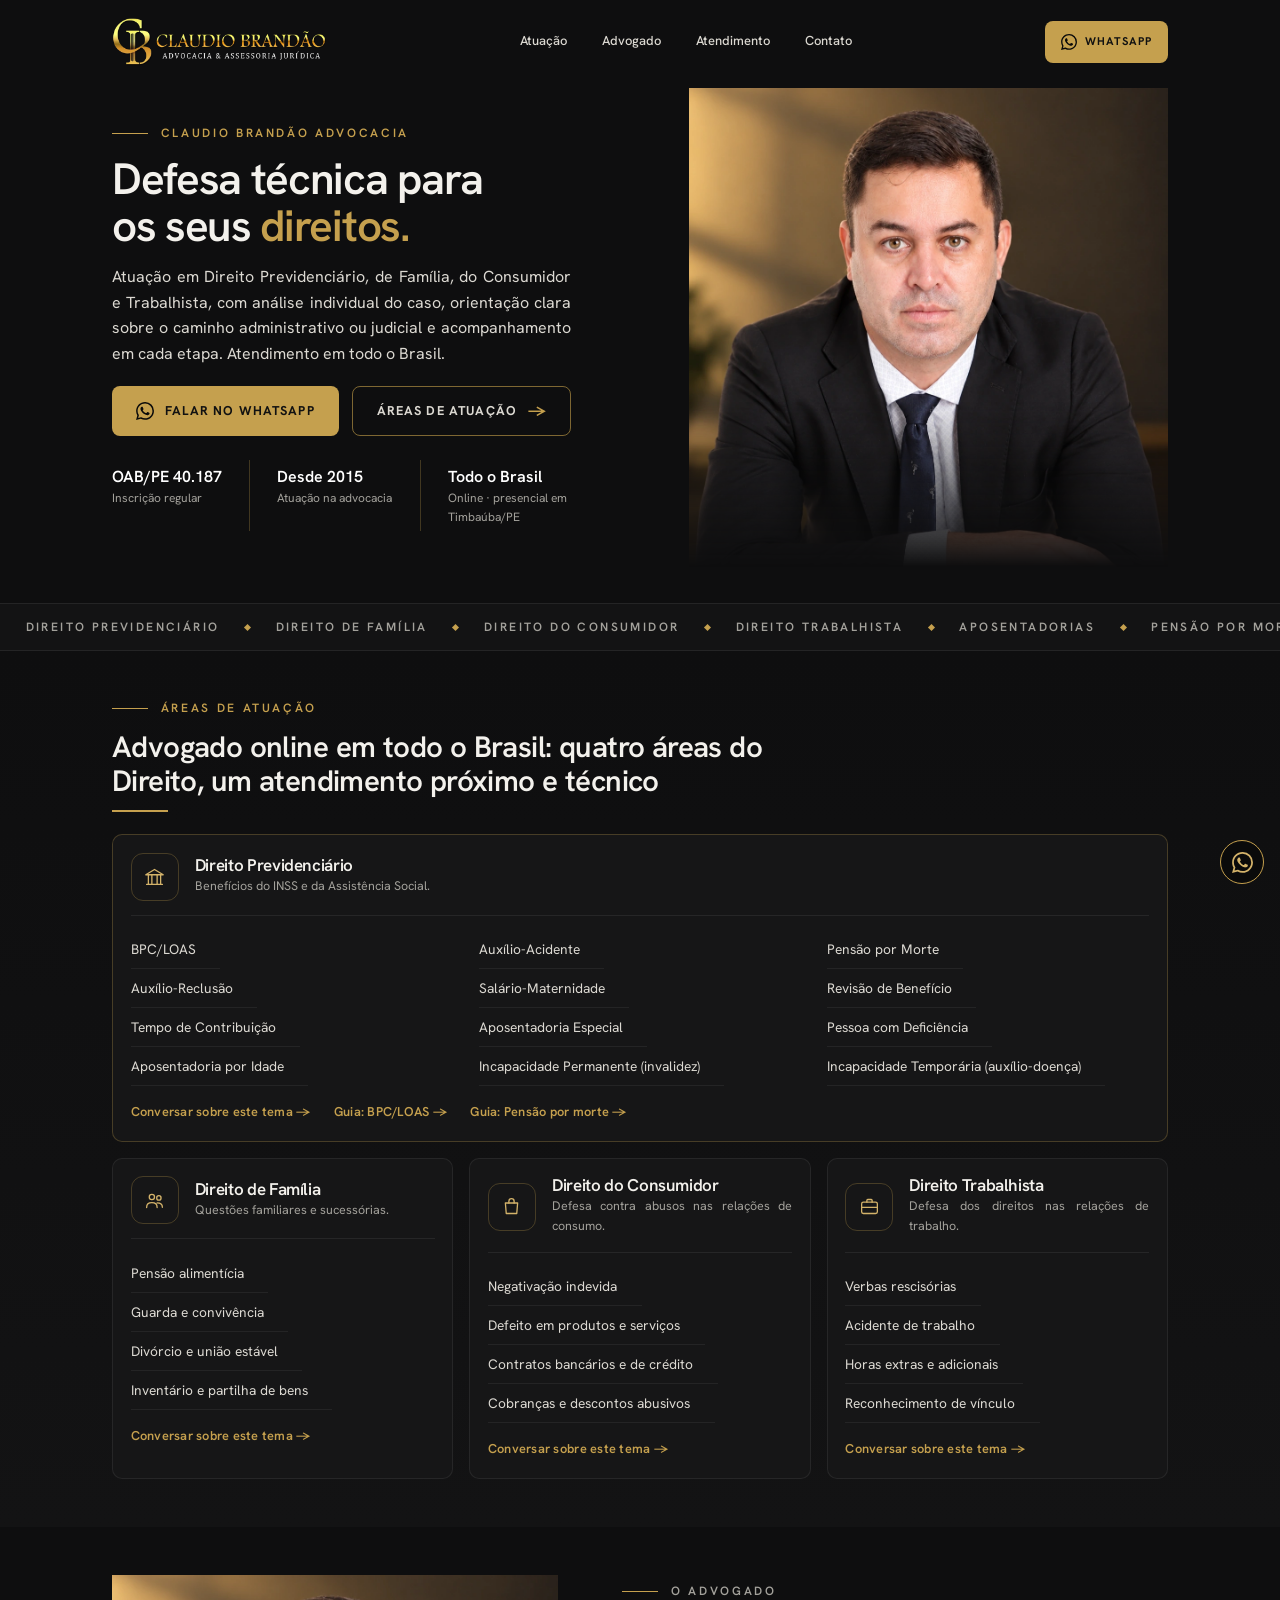
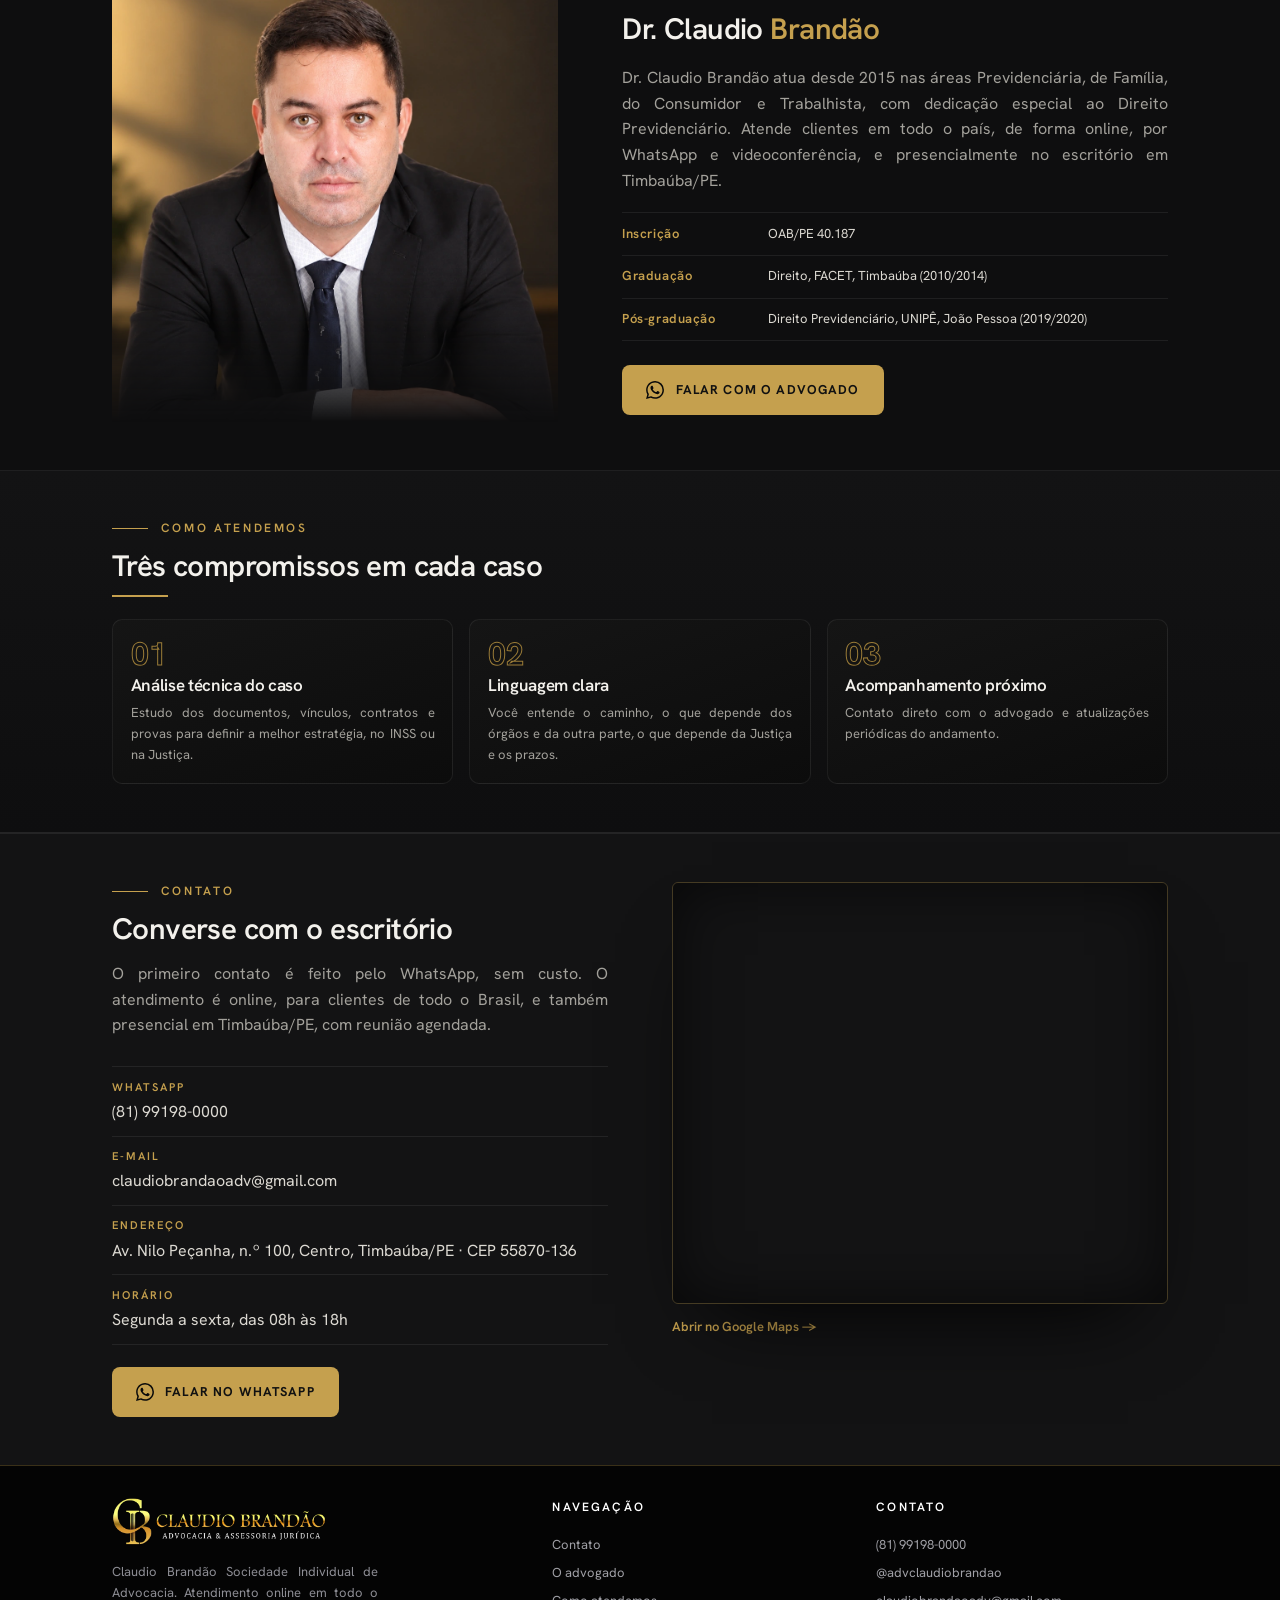
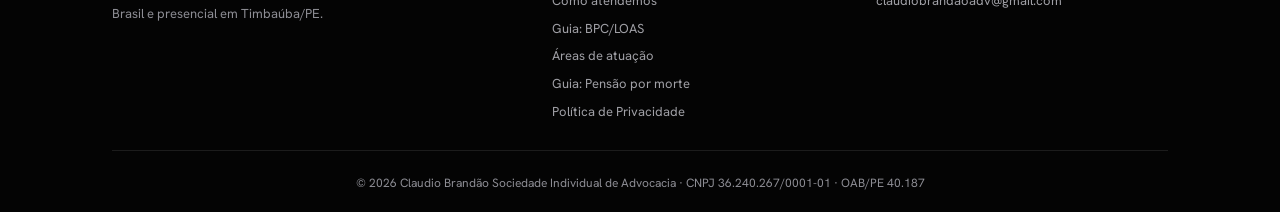
==== commit 1aec72a4: "Add files via upload" ====
--- a/index.html
+++ b/index.html
@@ -625,7 +625,7 @@
 <footer class="f"><div class="wrap">
   <div class="fgrid">
     <div><img class="logo" src="assets/logo01.webp" alt="Claudio Brandão Advocacia" width="700" height="156" loading="lazy" decoding="async"><p>Claudio Brandão Sociedade Individual de Advocacia. Atendimento online em todo o Brasil e presencial em Timbaúba/PE.</p></div>
-    <div><h4>Navegação</h4><a href="#contato">Contato</a><a href="#advogado">O advogado</a><a href="#metodo">Como atendemos</a><a href="#atuacao">Áreas de atuação</a><a href="/bpc-loas.html">Guia: BPC/LOAS</a><a href="/pensao-por-morte.html">Guia: Pensão por morte</a><a href="/politica-de-privacidade.html">Política de Privacidade</a></div>
+    <div><h4>Navegação</h4><a href="#contato">Contato</a><a href="#advogado">O advogado</a><a href="#metodo">Como atendemos</a><a href="/bpc-loas.html">Guia: BPC/LOAS</a><a href="#atuacao">Áreas de atuação</a><a href="/pensao-por-morte.html">Guia: Pensão por morte</a><a href="/politica-de-privacidade.html">Política de Privacidade</a></div>
     <div><h4>Contato</h4><a href="https://wa.me/5581991980000" target="_blank" rel="noopener noreferrer">(81) 99198-0000</a><a href="https://instagram.com/advclaudiobrandao" target="_blank" rel="noopener noreferrer">@advclaudiobrandao</a><a href="mailto:claudiobrandaoadv@gmail.com">claudiobrandaoadv@gmail.com</a></div>
   </div>
   <div class="legal"><p>© <span id="yr">2026</span> Claudio Brandão Sociedade Individual de Advocacia · CNPJ 36.240.267/0001-01 · OAB/PE 40.187</p></div>
